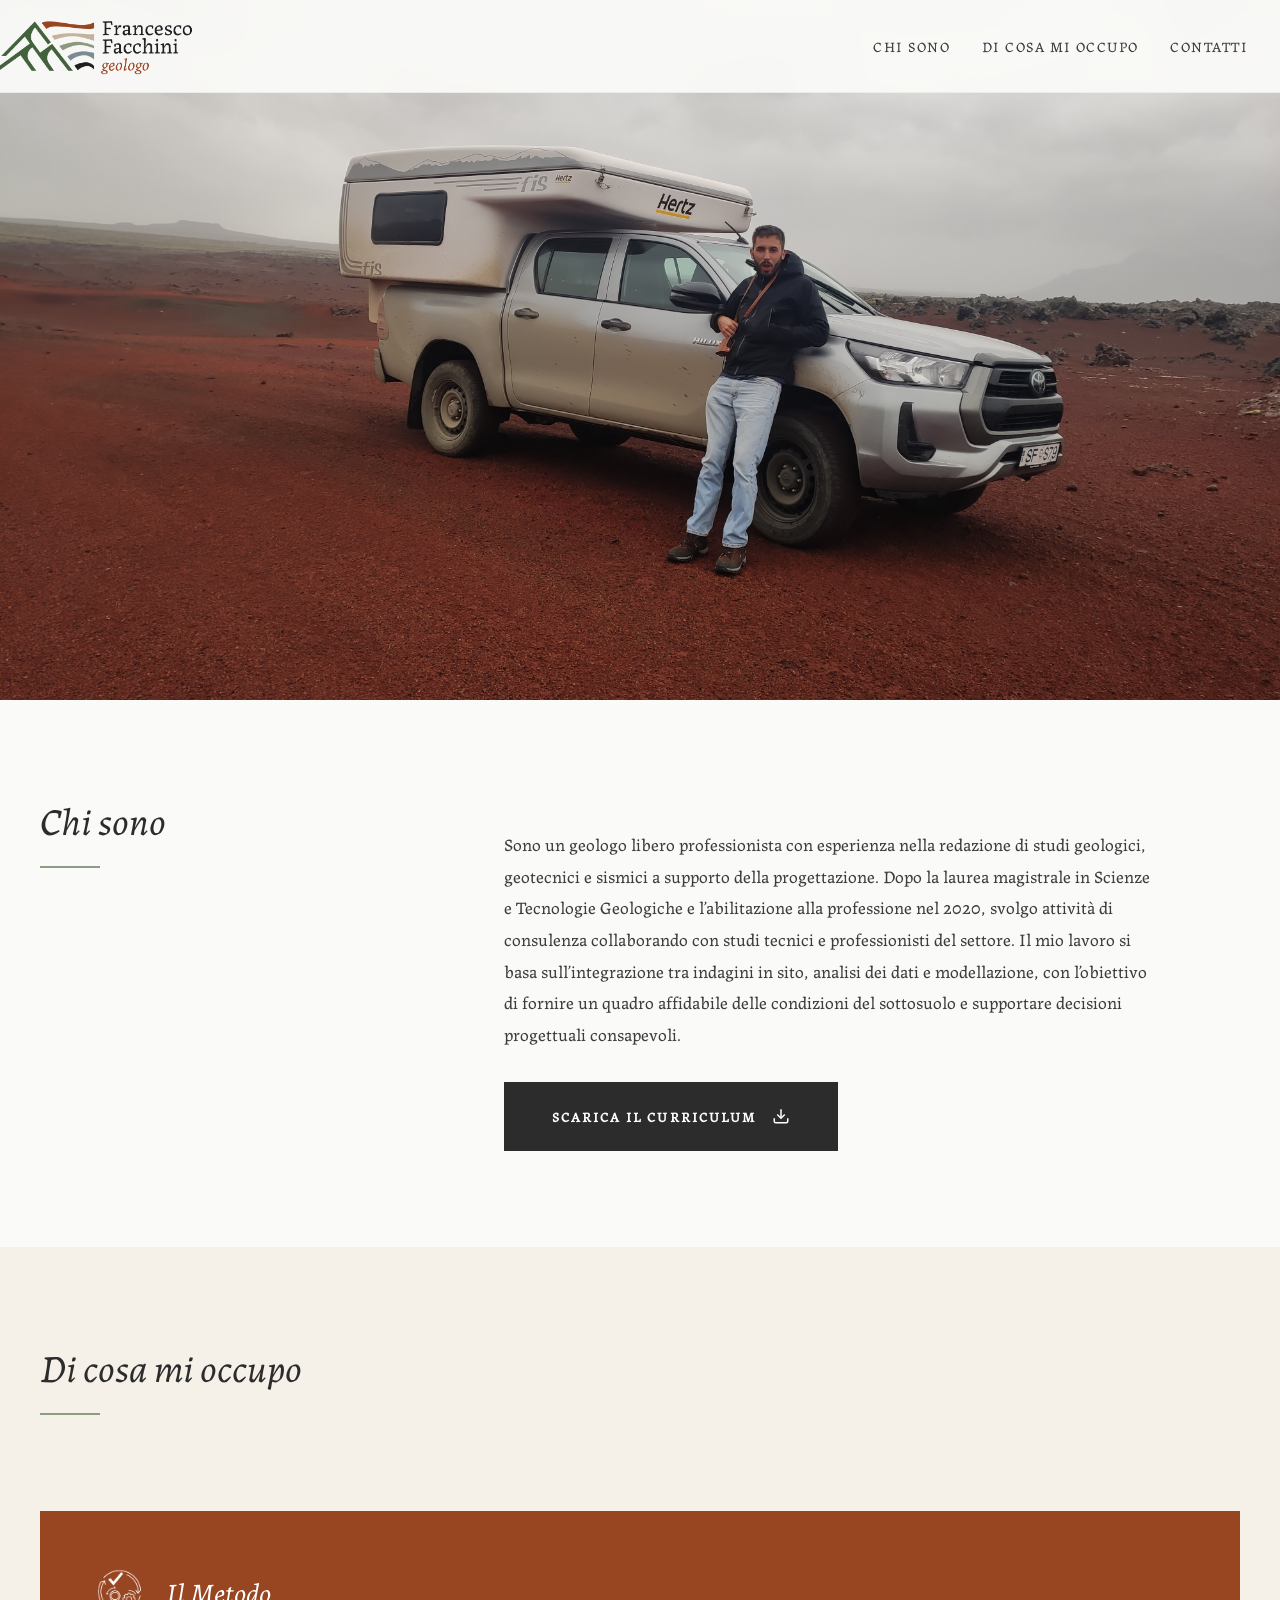
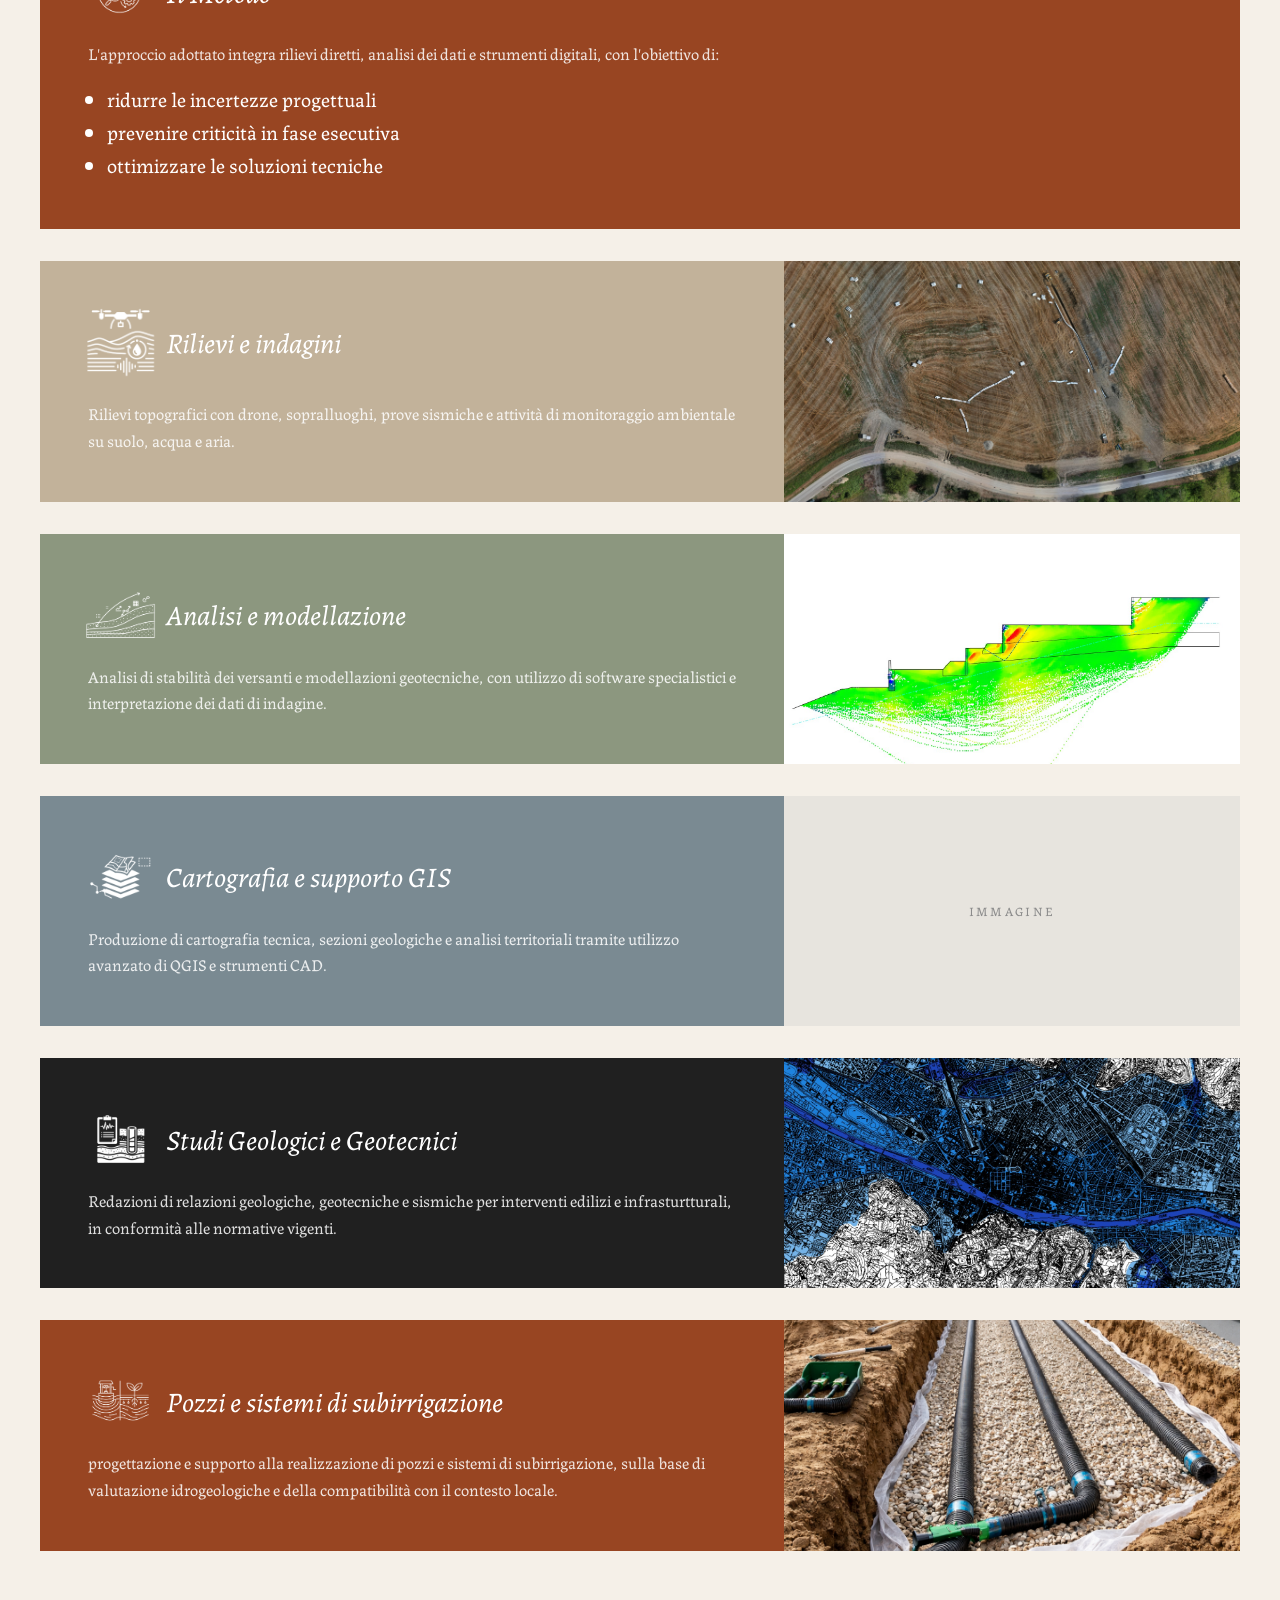
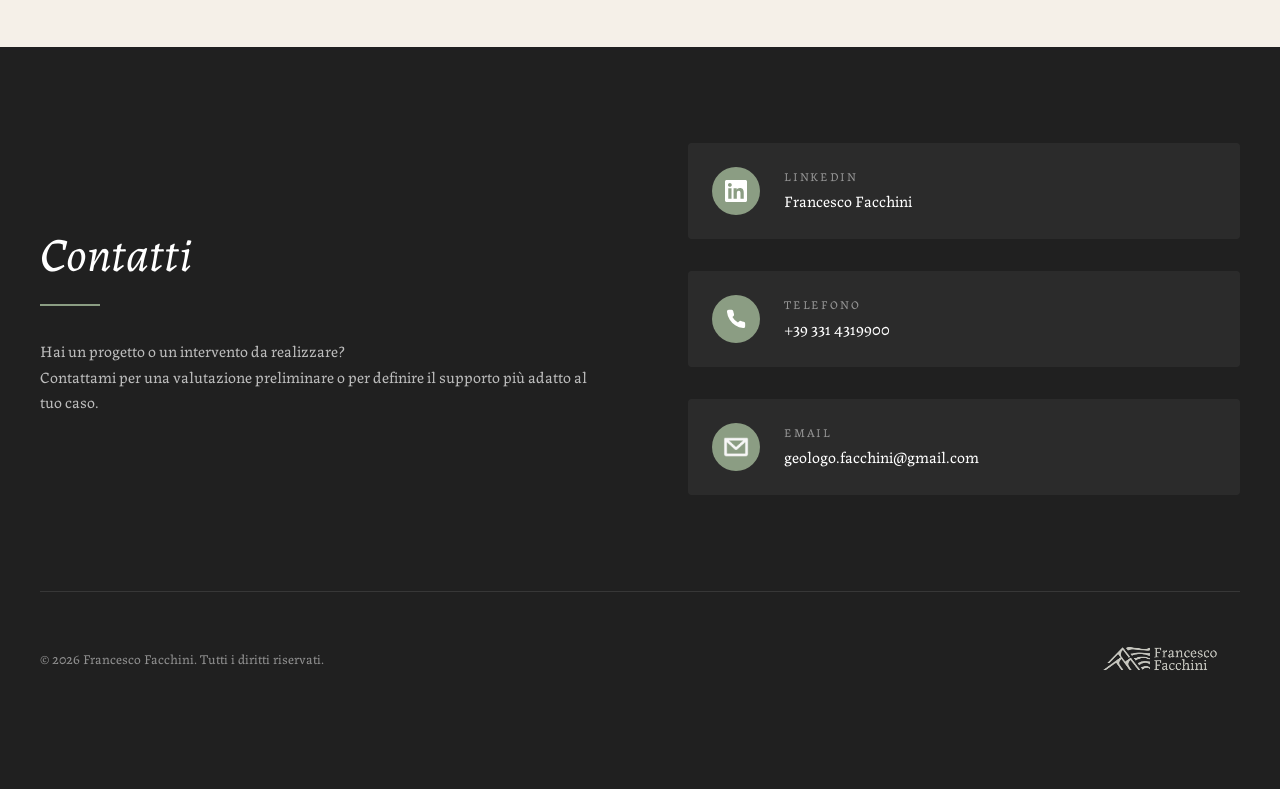
==== sito_Francesco_Facchini/index.html @ fe984e60 "Modifiche layout generale, singole immagini -Di cosa mi occupo- , aggiunta icone ec.." ====
<!DOCTYPE html>
<html lang="it">
<head>
    <meta charset="UTF-8">
    <meta name="viewport" content="width=device-width, initial-scale=1.0">
    <title>Geologo Francesco Facchini | Portfolio</title>
    <meta name="description" content="Portfolio professionale del Geologo Francesco Facchini - Consulenza geologica, analisi del territorio e studi ambientali.">
    
    <link rel="preconnect" href="https://fonts.googleapis.com">
    <link rel="preconnect" href="https://fonts.gstatic.com" crossorigin>
    <link href="https://fonts.googleapis.com/css2?family=Cormorant+Garamond:ital,wght@0,400;0,500;0,600;0,700;1,400&family=Inter:wght@300;400;500;600&display=swap" rel="stylesheet">
    
    <link rel="stylesheet" href="styles.css">
</head>
<body>
    <nav class="navbar" role="navigation" aria-label="Navigazione principale">
        <div class="navbar-container">
            <a href="#" class="navbar-logo" aria-label="Torna alla home">
                <div class="logo-icon">
                    <img src="assets/LOGO_Multicolor.png" alt="Logo Facchini" style="width: 100%; height: 100%; object-fit: contain;">
                </div>
            </a>
            
            <ul class="navbar-links" id="navLinks">
                <li><a href="#chi-sono">Chi sono</a></li>
                <li><a href="#lavori">Di cosa mi occupo</a></li>
                <li><a href="#contatti">Contatti</a></li>
            </ul>
            
            <button class="menu-toggle" id="menuToggle" aria-label="Apri menu" aria-expanded="false">
                <span></span>
                <span></span>
                <span></span>
            </button>
        </div>
    </nav>

    <header class="hero" id="hero">
        <div class="hero-image-slider-wrapper">
            <div class="hero-image-slider">
                <img src="assets/Copertina (1).jpg" alt="Vista 1" class="slider-image">
                <img src="assets/Copertina (3).jpg" alt="Vista 2" class="slider-image">
                <img src="assets/Copertina (4).jpg" alt="Vista 3" class="slider-image">
            </div>
        </div>
    </header>

    <section class="section chi-sono" id="chi-sono" aria-labelledby="chi-sono-title">
        <div class="section-container">
            <div class="chi-sono-grid">
                <header class="section-header">
                    <h2 class="section-title" id="chi-sono-title">Chi sono</h2>
                </header>
                <div class="chi-sono-content">
                    <p class="chi-sono-text">
                        Sono un geologo libero professionista con esperienza nella redazione di studi geologici, geotecnici e sismici a supporto della progettazione. Dopo la laurea magistrale in Scienze e Tecnologie Geologiche e l’abilitazione alla professione nel 2020, svolgo attività di consulenza collaborando con studi tecnici e professionisti del settore. Il mio lavoro si basa sull’integrazione tra indagini in sito, analisi dei dati e modellazione, con l’obiettivo di fornire un quadro affidabile delle condizioni del sottosuolo e supportare decisioni progettuali consapevoli.
                    </p>
                    <a href="assets/CV_Francesco_Facchini.pdf" class="btn btn-primary" download="CV_Francesco_Facchini">
                        Scarica il Curriculum
                        <svg viewBox="0 0 24 24" fill="none" stroke="currentColor" stroke-width="2" aria-hidden="true">
                            <path d="M21 15v4a2 2 0 0 1-2 2H5a2 2 0 0 1-2-2v-4"/>
                            <polyline points="7 10 12 15 17 10"/>
                            <line x1="12" y1="15" x2="12" y2="3"/>
                        </svg>
                    </a>
                </div>
            </div>
        </div>
    </section>

    <section class="section lavori" id="lavori" aria-labelledby="lavori-title">
        <div class="section-container">
            <header class="lavori-header">
                <h2 class="section-title" id="lavori-title">Di cosa mi occupo</h2>
            </header>
            
            <div class="projects-grid">
                <article class="project-card project-card--large project-card--rust">
                    <div class="project-card-inner">
                        <div class="project-card-content">
                            <h3 class="project-title"><img src="assets/Metodo_Bn-removebg-preview.png" alt="" class="project-icon">Il Metodo</h3>
                            <p class="project-description">
                                L'approccio adottato integra rilievi diretti, analisi dei dati e strumenti digitali, con l'obiettivo di:
                            </p>
                            <ul class="project-list">
                                <li>ridurre le incertezze progettuali</li>
                                <li>prevenire criticità in fase esecutiva</li>
                                <li>ottimizzare le soluzioni tecniche</li>
                            </ul>
                        </div>
                    </div>
                </article>

                <article class="project-card project-card--medium project-card--beige">
                    <div class="project-card-inner">
                        <div class="project-card-content">
                            <h3 class="project-title"><img src="assets/Rilievo-removebg-preview.png" alt="" class="project-icon">Rilievi e indagini</h3>
                            <p class="project-description">
                                Rilievi topografici con drone, sopralluoghi, prove sismiche e attività di monitoraggio
                                ambientale su suolo, acqua e aria.
                            </p>
                        </div>
                        <div class="project-card-media">
                            <img src="assets/immagine_rilievo.jpeg" alt="Rilievi e indagini">
                        </div>
                    </div>
                </article>

                <article class="project-card project-card--small project-card--sage">
                    <div class="project-card-inner">
                        <div class="project-card-content">
                            <h3 class="project-title"><img src="assets/Analisi_e_modellazione-removebg-preview.png" alt="" class="project-icon">Analisi e modellazione</h3>
                            <p class="project-description">
                                Analisi di stabilità dei versanti e modellazioni geotecniche, 
                                con utilizzo di software specialistici e interpretazione dei dati di indagine.
                            </p>
                        </div>
                        <div class="project-card-media">
                            <img src="assets/Modellazione.jpg" alt="Analisi e modellazione">
                            
                        </div>
                    </div>
                </article>

                <article class="project-card project-card--small project-card--blue">
                    <div class="project-card-inner">
                        <div class="project-card-content">
                            <h3 class="project-title"><img src="assets/Gis-removebg-preview.png" alt="" class="project-icon">Cartografia e supporto GIS</h3>
                            <p class="project-description">
                                Produzione di cartografia tecnica, sezioni geologiche
                                 e analisi territoriali tramite utilizzo avanzato di QGIS e strumenti CAD.
                            </p>
                        </div>
                        <div class="project-card-media project-card-media--placeholder" aria-hidden="true">
                            <span>Immagine</span>
                        </div>
                    </div>
                </article>

                <article class="project-card project-card--medium project-card--dark">
                    <div class="project-card-inner">
                        <div class="project-card-content">
                            <h3 class="project-title"><img src="assets/Studio_di_geologia_e_geotecnica-removebg-preview.png" alt="" class="project-icon">Studi Geologici e Geotecnici</h3>
                            <p class="project-description">
                                Redazioni di relazioni geologiche, geotecniche e sismiche per interventi edilizi 
                                e infrasturtturali, in conformità alle normative vigenti.
                            </p>
                        </div>
                        <div class="project-card-media">
                            <img src="assets/foto pianta dall'alto.jpeg" alt="Studi geologici e geotecnici">
                        </div>
                    </div>
                </article>

                <article class="project-card project-card--medium project-card--rust">
                    <div class="project-card-inner">
                        <div class="project-card-content">
                            <h3 class="project-title"><img src="assets/Pozzi_e_subirrigazione_BN-removebg-preview.png" alt="" class="project-icon">Pozzi e sistemi di subirrigazione</h3>
                            <p class="project-description">
                                progettazione e supporto alla realizzazione di pozzi e sistemi di subirrigazione, sulla base di valutazione idrogeologiche e della compatibilità con il contesto locale.
                            </p>
                        </div>
                        <div class="project-card-media">
                            <img src="assets/Installazione impianto di irrigazione sotterranea.png" alt="Pozzi e sistemi di subirrigazione">
                        </div>
                    </div>
                </article>
            </div>
        </div>
    </section>

    <footer class="contatti" id="contatti" aria-labelledby="contatti-title">
        <div class="contatti-container">
            <div class="contatti-header">
                <h2 class="section-title" id="contatti-title">Contatti</h2>
                <p class="contatti-text">
                    Hai un progetto o un intervento da realizzare? <br>
                    Contattami per una valutazione preliminare o per definire il supporto più adatto al tuo caso.
                </p>
            </div>
            
            <div class="contatti-links">
                <a href="https://www.linkedin.com/in/francesco-facchini-06740915b/" class="contact-item" target="_blank" rel="noopener noreferrer" aria-label="Profilo LinkedIn">
                    <div class="contact-icon">
                        <svg viewBox="0 0 24 24" aria-hidden="true">
                            <path d="M20.447 20.452h-3.554v-5.569c0-1.328-.027-3.037-1.852-3.037-1.853 0-2.136 1.445-2.136 2.939v5.667H9.351V9h3.414v1.561h.046c.477-.9 1.637-1.85 3.37-1.85 3.601 0 4.267 2.37 4.267 5.455v6.286zM5.337 7.433c-1.144 0-2.063-.926-2.063-2.065 0-1.138.92-2.063 2.063-2.063 1.14 0 2.064.925 2.064 2.063 0 1.139-.925 2.065-2.064 2.065zm1.782 13.019H3.555V9h3.564v11.452zM22.225 0H1.771C.792 0 0 .774 0 1.729v20.542C0 23.227.792 24 1.771 24h20.451C23.2 24 24 23.227 24 22.271V1.729C24 .774 23.2 0 22.222 0h.003z"/>
                        </svg>
                    </div>
                    <div class="contact-info">
                        <span class="contact-label">LinkedIn</span>
                        <span class="contact-value">Francesco Facchini</span>
                    </div>
                </a>

                <a href="tel:+3314319900" class="contact-item" aria-label="Chiama">
                    <div class="contact-icon">
                        <svg viewBox="0 0 24 24" aria-hidden="true">
                            <path d="M22 16.92v3a2 2 0 0 1-2.18 2 19.79 19.79 0 0 1-8.63-3.07 19.5 19.5 0 0 1-6-6 19.79 19.79 0 0 1-3.07-8.67A2 2 0 0 1 4.11 2h3a2 2 0 0 1 2 1.72 12.84 12.84 0 0 0 .7 2.81 2 2 0 0 1-.45 2.11L8.09 9.91a16 16 0 0 0 6 6l1.27-1.27a2 2 0 0 1 2.11-.45 12.84 12.84 0 0 0 2.81.7A2 2 0 0 1 22 16.92z"/>
                        </svg>
                    </div>
                    <div class="contact-info">
                        <span class="contact-label">Telefono</span>
                        <span class="contact-value">+39 331 4319900</span>
                    </div>
                </a>

                <a href="mailto:geologo.facchini@gmail.com" class="contact-item" aria-label="Invia email">
                    <div class="contact-icon">
                        <img src="assets/mail_bold.png" alt="Icona Mail" style="height: 28px; width: 28px;">
                    </div>
                    <div class="contact-info">
                        <span class="contact-label">Email</span>
                        <span class="contact-value">geologo.facchini@gmail.com</span>
                    </div>
                </a>
            </div>
        </div>

        <div class="footer-bottom">
            <p class="footer-copyright">
                © 2026 Francesco Facchini. Tutti i diritti riservati.
            </p>
            <div class="footer-logo">
                <img src="assets/Logo_02_Bianco.png" alt="Logo Bianco foot page" style="height: auto; width: 160px; opacity: 0.8;">
            </div>
        </div>
    </footer>

    <script>
        const menuToggle = document.getElementById('menuToggle');
        const navLinks = document.getElementById('navLinks');

        menuToggle.addEventListener('click', function() {
            const isActive = this.classList.toggle('active');
            navLinks.classList.toggle('active');
            this.setAttribute('aria-expanded', isActive);
        });

        document.querySelectorAll('.navbar-links a').forEach(link => {
            link.addEventListener('click', () => {
                menuToggle.classList.remove('active');
                navLinks.classList.remove('active');
                menuToggle.setAttribute('aria-expanded', 'false');
            });
        });

     // Navbar shadow on scroll
        window.addEventListener('scroll', function() {
            const navbar = document.querySelector('.navbar');
            if (window.scrollY > 50) {
                navbar.style.boxShadow = '0 2px 20px rgba(0, 0, 0, 0.1)';
            } else {
                navbar.style.boxShadow = 'none';
            }
        });
    </script>
</body>
</html>
---- sito_Francesco_Facchini/styles.css ----
*,
*::before,
*::after {
    margin: 0;
    padding: 0;
    box-sizing: border-box;
}

html {
    scroll-behavior: smooth;
}

/*Font Labrada Regular*/
@font-face {
    font-family:'Labrada';
    src: url('assets/fonts/Labrada-Regular.ttf') format('truetype');
    font-weight: normal;
    font-style: normal;
}

/*Font Labrada Corsivo*/
@font-face {
    font-family: 'Labrada';
    src: url('assets/fonts/Labrada-Italic.ttf') format('truetype');
    font-weight: normal;
    font-style: italic; 
}

/* ============================================
   CSS CUSTOM PROPERTIES (Color Palette)
   ============================================ */
:root {
    --sage-green: #8B9D83;
    --sage-light: #A8B5A0;
    --sage-dark: #6B7D63;
    
    --sand-beige: #D4C5B5;
    --sand-light: #E8DDD0;
    --sand-cream: #F5F0E8;
    
    --slate-dark: #2C2C2C;
    --slate-medium: #3D3D3D;
    --slate-light: #5A5A5A;
    
    --white: #FFFFFF;
    --off-white: #FAFAF8;
    --black: #1A1A1A;
    
    --font-serif: 'Labrada', Georgia, serif;
    --font-sans: 'Labrada', sans-serif;
    
    --space-xs: 0.5rem;
    --space-sm: 1rem;
    --space-md: 1.5rem;
    --space-lg: 2rem;
    --space-xl: 3rem;
    --space-2xl: 4rem;
    --space-3xl: 6rem;
    
    --transition-fast: 0.2s ease;
    --transition-base: 0.3s ease;
    --transition-slow: 0.5s ease;
}

/* ============================================
   TYPOGRAPHY BASE
   ============================================ */
body {
    font-family: var(--font-sans);
    font-size: 16px;
    line-height: 1.6;
    color: var(--slate-dark);
    background-color: var(--off-white);
    -webkit-font-smoothing: antialiased;
    -moz-osx-font-smoothing: grayscale;
}

h1, h2, h3, h4, h5, h6 {
    font-family: var(--font-serif);
    font-weight: 500;
    line-height: 1.2;
    color: var(--black);
}

h1 { font-size: clamp(2.5rem, 6vw, 5rem); }
h2 { font-size: clamp(2rem, 4vw, 3.5rem); }
h3 { font-size: clamp(1.5rem, 3vw, 2rem); }
h4 { font-size: clamp(1.25rem, 2vw, 1.5rem); }

p {
    font-size: clamp(0.95rem, 1.5vw, 1.1rem);
    color: var(--slate-light);
    max-width: 65ch;
}

a {
    color: inherit;
    text-decoration: none;
    transition: color var(--transition-fast);
}

img {
    max-width: 100%;
    height: auto;
    display: block;
}

/* ============================================
   NAVBAR
   ============================================ */
/* ============================================
   NAVBAR - Sticky Navigation
   ============================================ */
.navbar {
    position: fixed;
    top: 0;
    left: 0;
    right: 0;
    z-index: 1000;
    background-color: rgba(250, 250, 248, 0.95);
    backdrop-filter: blur(10px);
    -webkit-backdrop-filter: blur(10px);
    border-bottom: 1px solid rgba(0, 0, 0, 0.05);
    padding: var(--space-sm) var(--space-lg);
    transition: all var(--transition-base);
}

.navbar-container {
    max-width: 1400px;
    margin: 0 auto;
    display: flex;
    justify-content: space-between;
    align-items: center;
    
}

/* Logo Section */
.navbar-logo {
    display: flex;
    align-items: center;
    gap: var(--space-sm);
}

.logo-icon {
    width: 60 px;
    height: 60px;
    display: flex;
    align-items: center;
    justify-content: center;
    transform: scale(2.5); /*per aumentare la dimensione del logo senza compromettere la navbar*/
}

.logo-icon svg {
    width: 100%;
    height: 100%;
    fill: var(--sage-dark);
    transition: fill var(--transition-fast);
}

.navbar-logo:hover .logo-icon svg {
    fill: var(--sage-green);
}

.logo-text {
    font-family: var(--font-serif);
    font-size: 1.1rem;
    font-weight: 600;
    color: var(--black);
    letter-spacing: 0.02em;
    margin-left: 50px;

}
.navbar-links {
    display: flex;
    align-items: center;
    gap: var(--space-lg);
    list-style: none;
}

.navbar-links a {
    font-size: 0.9rem;
    font-weight: 500;
    color: var(--slate-medium);
    text-transform: uppercase;
    letter-spacing: 0.1em;
    position: relative;
    padding: var(--space-xs) 0;
}

.navbar-links a::after {
    content: '';
    position: absolute;
    bottom: 0;
    left: 0;
    width: 0;
    height: 1px;
    background-color: var(--sage-green);
    transition: width var(--transition-base);
}

.navbar-links a:hover {
    color: var(--sage-dark);
}

.navbar-links a:hover::after {
    width: 100%;
}

.menu-toggle {
    display: none;
    flex-direction: column;
    gap: 5px;
    cursor: pointer;
    padding: var(--space-xs);
    background: none;
    border: none;
}

.menu-toggle span {
    width: 24px;
    height: 2px;
    background-color: var(--slate-dark);
    transition: all var(--transition-fast);
}

/* ============================================
   HERO SECTION - 3 IMMAGINI
   ============================================ */
.hero {
    height: 80vh;
    max-height: 700px;
    padding-top: 0;
    display: flex;
    flex-direction: column;
    background-color: #8c977f;
    overflow: hidden;
    position: relative;
}

.hero-image-slider-wrapper {
    flex: 1;
    width: 100%;
    height: 100%;
    overflow: hidden;
    min-height: 0;
}

.hero-image-slider {
    display: flex;
    width: 300%;
    height: 100%;
    animation: autoSlide 9s infinite;
}

.hero-image-slider::-webkit-scrollbar {
    display: none;
}

.slider-image {
    width: 33.333%;
    height: 100%;
    object-fit: cover; 
    object-position: center center;
    flex-shrink: 0;
    display: block;
}

/* Regolazioni inquadrature (opzionali per le prime 3) */
.hero-image-slider .slider-image:nth-child(1) { object-position: center 47%; }
.hero-image-slider .slider-image:nth-child(2) { object-position: center 30%; }
.hero-image-slider .slider-image:nth-child(3) { object-position: center 30%; }

@keyframes autoSlide {
    0%   { transform: translateX(0); }
    30%  { transform: translateX(0); }
    33%  { transform: translateX(-33.333%); }
    63%  { transform: translateX(-33.333%); }
    66%  { transform: translateX(-66.666%); }
    96%  { transform: translateX(-66.666%); }
    100% { transform: translateX(0); }
}

@media (max-width: 992px) {
    .hero {
        height: auto;
        min-height: 60vh;
    }
    .hero-content {
        padding: var(--space-3xl) var(--space-lg);
        order: 2;
    }
    .hero-image-slider-wrapper {
        height: 50vh;
        flex: none;
        width: 100%;
        order: 1;
    }
}

/* ============================================
   SECTIONS
   ============================================ */
.section {
    padding: var(--space-3xl) var(--space-lg);
}

.section-container {
    max-width: 1200px;
    margin: 0 auto;
}

.chi-sono {
    background-color: var(--off-white);
}

.chi-sono-grid {
    display: grid;
    grid-template-columns: 1fr 2fr;
    gap: var(--space-3xl);
    align-items: start;
}

.section-header {
    position: relative;
}

.section-number {
    font-family: var(--font-serif);
    font-size: 5rem;
    font-weight: 300;
    color: var(--sand-beige);
    line-height: 1;
    margin-bottom: var(--space-sm);
}

.section-title {
    font-size: clamp(1.8rem, 3vw, 2.5rem);
    color: var(--slate-dark);
    font-style: italic;
}

.section-title::after {
    content: '';
    display: block;
    width: 60px;
    height: 2px;
    background-color: var(--sage-green);
    margin-top: var(--space-md);
}

.chi-sono-content {
    padding-top: var(--space-lg);
}

.chi-sono-text {
    font-size: 1.1rem;
    line-height: 1.8;
    color: var(--slate-medium);
    margin-bottom: var(--space-lg);
}

.chi-sono-text strong {
    font-weight: 600;
    color: var(--slate-dark);
}

/* ============================================
   BUTTONS
   ============================================ */
.btn {
    display: inline-flex;
    align-items: center;
    gap: var(--space-sm);
    padding: var(--space-md) var(--space-xl);
    font-family: var(--font-sans);
    font-size: 0.85rem;
    font-weight: 600;
    text-transform: uppercase;
    letter-spacing: 0.15em;
    border: none;
    cursor: pointer;
    transition: all var(--transition-base);
}

.btn-primary {
    background-color: var(--slate-dark);
    color: var(--white);
}

.btn-primary:hover {
    background-color: var(--sage-dark);
    transform: translateY(-2px);
}

.btn svg {
    width: 18px;
    height: 18px;
    transition: transform var(--transition-fast);
}

.btn:hover svg {
    transform: translateX(4px);
}

/* ============================================
   I MIEI LAVORI (Projects Grid)
   ============================================ */
.lavori {
    background-color: var(--sand-cream);
}

.lavori-header {
    text-align: left;
    margin-bottom: var(--space-3xl);
}

.lavori-header .section-title::after {
    margin: var(--space-md) 0 0;
}

.projects-grid {
    display: flex;
    flex-direction: column;
    gap: var(--space-lg);
}

.project-card {
    position: relative;
    overflow: hidden;
    transition: transform 0.3s ease, box-shadow 0.3s ease;
}

.project-card:hover {
    transform: translateY(-5px);
    box-shadow: 0 16px 40px rgba(0, 0, 0, 0.15);
}

.project-card-inner {
    height: 100%;
    min-height: 220px;
    display: flex;
    flex-direction: row;
    align-items: stretch;
    color: #ffffff;
}

.project-card-content {
    flex: 1 1 auto;
    padding: var(--space-xl);
    display: flex;
    flex-direction: column;
    justify-content: space-between;
}

.project-card-media {
    flex: 0 0 38%;
    min-width: 240px;
    position: relative;
}

.project-card-media img {
    width: 100%;
    height: 100%;
    object-fit: cover;
    position: absolute;
    top: 0;
    left: 0;
}

.project-card-media--placeholder {
    background-color: #e7e4de;
    display: flex;
    align-items: center;
    justify-content: center;
}

.project-card-media--placeholder span {
    font-family: var(--font-sans);
    font-size: 0.8rem;
    text-transform: uppercase;
    letter-spacing: 0.18em;
    color: #8c8c8c !important;
}

/* ============================================
   Card Color Variants 
   ============================================ */

/* 1 & 6. Variante RUST (#984522) */
.project-card--rust {
    background-color: #984522;
}
.project-card--rust * {
    color: #ffffff !important;
}

/* 2. Variante BEIGE (#c2b29a) - Testi scuri */
.project-card--beige {
    background-color: #c2b29a;
}
.project-card--beige * {
    color: #ffffff !important; 
}
.project-card--beige .project-title {
    background-image: linear-gradient(#ffffff, #ffffff);
    padding-bottom: 10px; 
}


/* 3. Variante SAGE (#8c977f) */
.project-card--sage {
    background-color: #8c977f;
}
.project-card--sage * {
    color: #ffffff !important;
}

/* 4. Variante BLUE (#7a8a92) */
.project-card--blue {
    background-color: #7a8a92;
}
.project-card--blue * {
    color: #ffffff !important;
}

/* 5. Variante DARK (#202020) */
.project-card--dark {
    background-color: #202020;
}
.project-card--dark * {
    color: #ffffff !important;
}

/* Testi Card */
.project-title {
    font-family: var(--font-serif);
    font-size: clamp(1.4rem, 2.2vw, 1.9rem);
    font-weight: 400;
    font-style: italic;
    line-height: 1.2;
    margin-bottom: var(--space-sm);
    color: #ffffff;
    display: flex;
    align-items: center;
    gap: 0.8rem;
    background-image: linear-gradient(#ffffff, #ffffff);
    background-repeat: no-repeat;
    background-size: 0% 1.5px;
    background-position: left bottom;
    transition: background-size 0.4s ease, transform 0.3s ease;
}

.project-icon {
    width: 65px;
    height: 65px;
    object-fit: contain;
    display: block;
    filter: brightness(0) invert(1); /* Effetto bianco base */
    transform: scale(1.8);
    transform-origin: center;
    flex-shrink: 0;
}

.project-card:hover .project-title {
    background-size: 100% 1.5px;
    transform: translateY(-2px);
}

.project-description {
    font-size: clamp(0.9rem, 1.3vw, 1.1rem);
    line-height: 1.6;
    opacity: 0.85;
    max-width: none;
    color: #ffffff;
    transition: opacity 0.25s ease;
}

.project-card:hover .project-description {
    opacity: 1;
}

.project-list {
    margin-top: var(--space-sm);
    padding-left: 1.2rem;
    font-size: clamp(1rem, 1.6vw, 1.4rem);
    max-height: none;
    color: #ffffff;
}

/* ============================================
   CONTATTI E FOOTER
   ============================================ */
.contatti {
    background-color: #202020;
    color: var(--white);
    padding: var(--space-3xl) var(--space-lg);
}

.contatti-container {
    max-width: 1200px;
    margin: 0 auto;
    display: grid;
    grid-template-columns: 1fr 1fr;
    gap: var(--space-3xl);
    align-items: center;
}

.contatti-header .section-title {
    color: var(--white);
    font-size: clamp(2rem, 4vw, 3rem);
}

.contatti-header .section-title::after {
    background-color: var(--sage-green);
}

.contatti-text {
    color: rgba(255, 255, 255, 0.7);
    margin-top: var(--space-lg);
    font-size: 1rem;
}

.contatti-links {
    display: flex;
    flex-direction: column;
    gap: var(--space-lg);
}

.contact-item {
    display: flex;
    align-items: center;
    gap: var(--space-md);
    padding: var(--space-md);
    background-color: rgba(255, 255, 255, 0.05);
    border-radius: 4px;
    transition: all var(--transition-base);
}

.contact-item:hover {
    background-color: rgba(255, 255, 255, 0.1);
    transform: translateX(8px);
}

.contact-icon {
    width: 48px;
    height: 48px;
    display: flex;
    align-items: center;
    justify-content: center;
    background-color: var(--sage-green);
    border-radius: 50%;
    flex-shrink: 0;
}

.contact-icon svg {
    width: 22px;
    height: 22px;
    fill: var(--white);
}

.contact-info {
    display: flex;
    flex-direction: column;
    gap: 2px;
}

.contact-label {
    font-size: 0.75rem;
    text-transform: uppercase;
    letter-spacing: 0.15em;
    color: rgba(255, 255, 255, 0.5);
}

.contact-value {
    font-size: 1rem;
    color: var(--white);
    font-weight: 500;
}

.footer-bottom {
    max-width: 1200px;
    margin: var(--space-3xl) auto 0;
    padding-top: var(--space-lg);
    border-top: 1px solid rgba(255, 255, 255, 0.1);
    display: flex;
    justify-content: space-between;
    align-items: center;
}

.footer-copyright {
    font-size: 0.85rem;
    color: rgba(255, 255, 255, 0.5);
}

.footer-logo {
    display: flex;
    align-items: center;
    gap: var(--space-sm);
}

/* ============================================
   RESPONSIVE STYLES
   ============================================ */
@media (max-width: 1100px) {
    .project-card-media {
        flex-basis: 40%;
        min-width: 220px;
    }
}

@media (max-width: 1024px) {
    .chi-sono-grid, .contatti-container {
        grid-template-columns: 1fr;
        gap: var(--space-xl);
    }
}

@media (max-width: 768px) {
    :root {
        --space-3xl: 4rem;
    }
    .navbar-links {
        position: fixed;
        top: 0;
        right: -100%;
        width: 100%;
        height: 100vh;
        flex-direction: column;
        justify-content: center;
        background-color: var(--off-white);
        transition: right var(--transition-base);
        gap: var(--space-xl);
    }
    .navbar-links.active { right: 0; }
    .navbar-links a { font-size: 1.2rem; }
    .menu-toggle { display: flex; z-index: 1001; }
    .menu-toggle.active span:nth-child(1) { transform: rotate(45deg) translate(5px, 5px); }
    .menu-toggle.active span:nth-child(2) { opacity: 0; }
    .menu-toggle.active span:nth-child(3) { transform: rotate(-45deg) translate(5px, -5px); }
    
    .hero { grid-template-columns: 1fr; min-height: auto; }
    .hero-content { padding: var(--space-xl); min-height: 60vh; }
    
    .project-card-inner { flex-direction: column; min-height: 0; }
    .project-card-content { padding: var(--space-lg); }
    .project-card-media { flex-basis: auto; min-width: 0; width: 100%; height: 180px; }
    .footer-bottom { flex-direction: column; gap: var(--space-md); text-align: center; }
}

@media (max-width: 480px) {
    :root {
        --space-lg: 1.5rem;
        --space-xl: 2rem;
        --space-3xl: 3rem;
    }
    .navbar { padding: var(--space-sm); }
    .logo-text { font-size: 0.9rem; }
    .section { padding: var(--space-xl) var(--space-sm); }
    .btn { padding: var(--space-sm) var(--space-lg); font-size: 0.8rem; }
    .contact-item { padding: var(--space-sm); }
    .contact-icon { width: 40px; height: 40px; }
    .project-card-content { padding: var(--space-md); }
}

/* Utilities */
.sr-only {
    position: absolute;
    width: 1px;
    height: 1px;
    padding: 0;
    margin: -1px;
    overflow: hidden;
    clip: rect(0, 0, 0, 0);
    white-space: nowrap;
    border: 0;
}
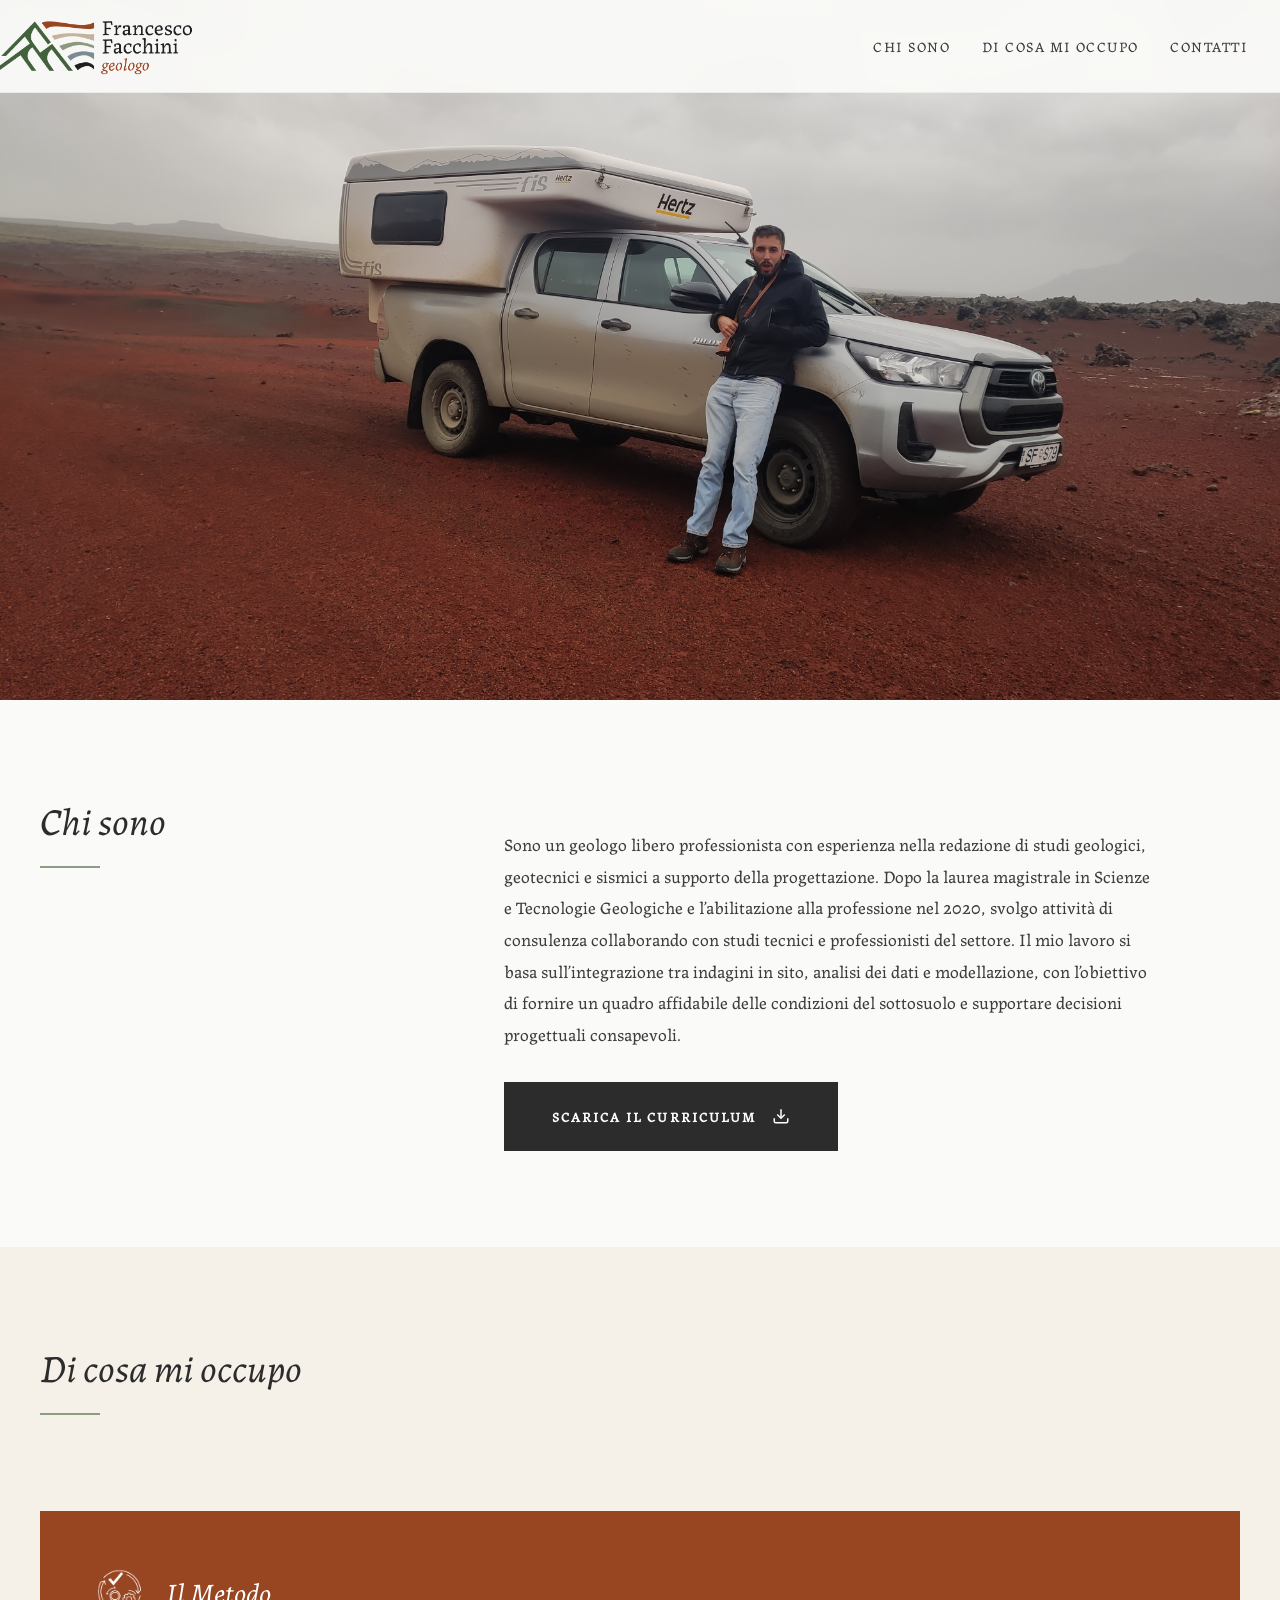
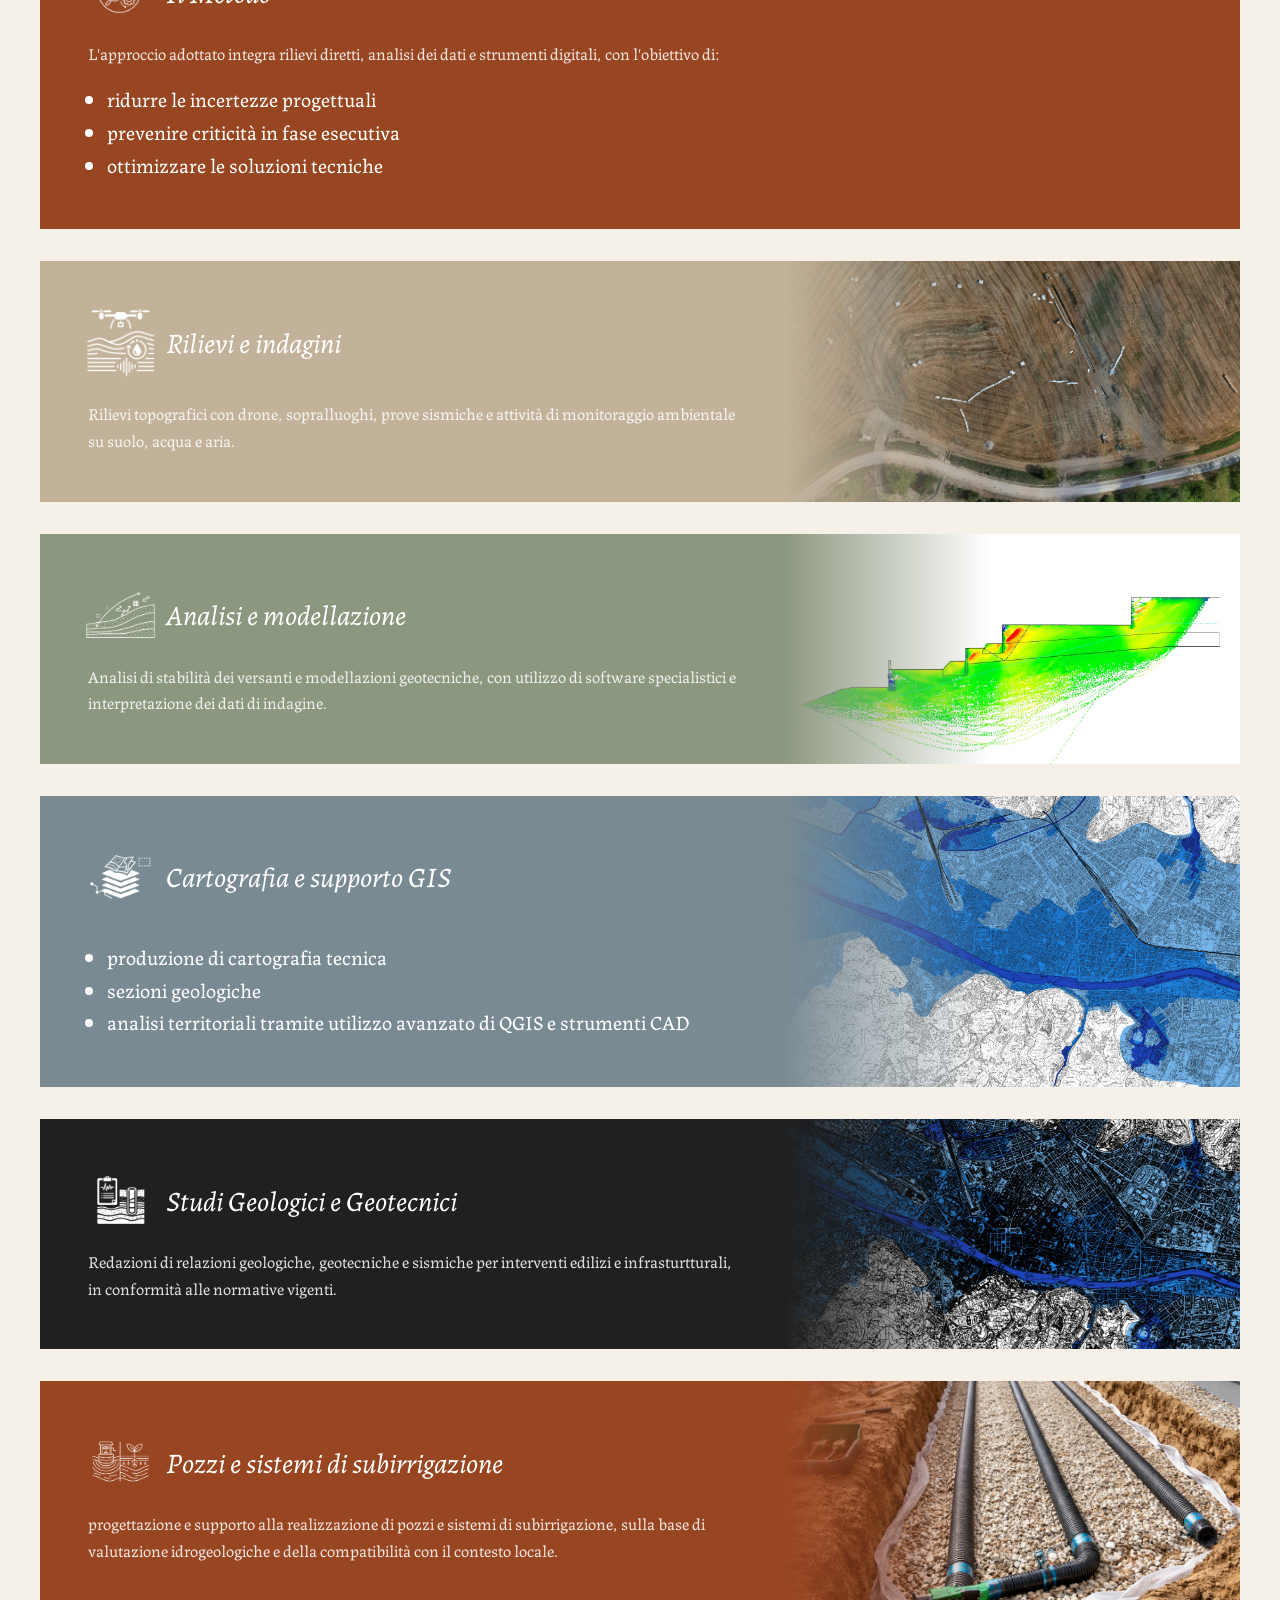
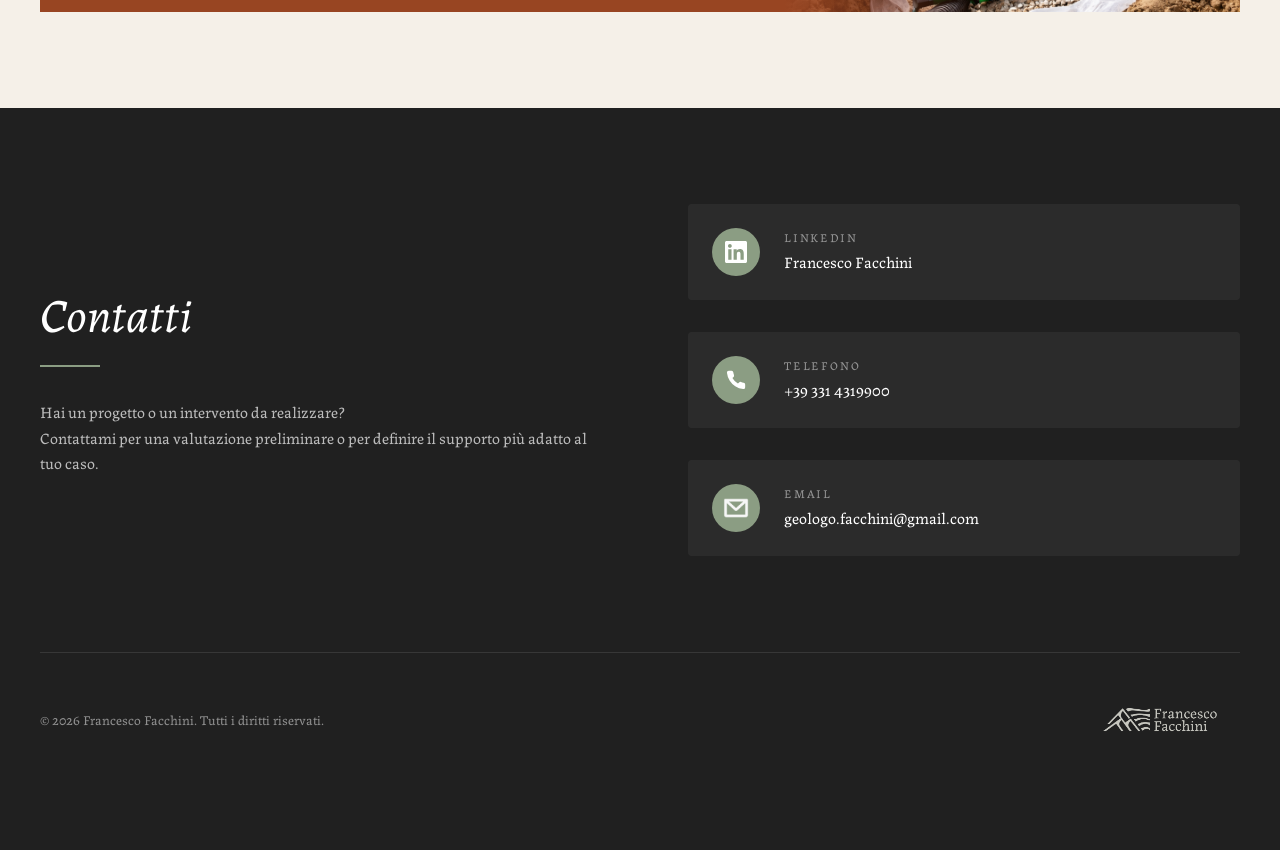
==== commit 3de185c2: "Di cosa mi occupo cambiato colore sottosezioni" ====
--- a/sito_Francesco_Facchini/index.html
+++ b/sito_Francesco_Facchini/index.html
@@ -127,12 +127,15 @@
                         <div class="project-card-content">
                             <h3 class="project-title"><img src="assets/Gis-removebg-preview.png" alt="" class="project-icon">Cartografia e supporto GIS</h3>
                             <p class="project-description">
-                                Produzione di cartografia tecnica, sezioni geologiche
-                                 e analisi territoriali tramite utilizzo avanzato di QGIS e strumenti CAD.
-                            </p>
-                        </div>
-                        <div class="project-card-media project-card-media--placeholder" aria-hidden="true">
-                            <span>Immagine</span>
+                                <ul class = "project-list">
+                                    <li>produzione di cartografia tecnica</li>
+                                    <li>sezioni geologiche</li>
+                                    <li>analisi territoriali tramite utilizzo avanzato di QGIS e strumenti CAD</li>
+                                </ul>
+                            </p>
+                        </div>
+                        <div class="project-card-media">
+                            <img src="assets/Cartografia.jpeg" alt="Cartografia e supporto GIS">
                         </div>
                     </div>
                 </article>
--- a/sito_Francesco_Facchini/styles.css
+++ b/sito_Francesco_Facchini/styles.css
@@ -403,7 +403,7 @@
 }
 
 /* ============================================
-   I MIEI LAVORI (Projects Grid)
+DI COSA MI OCCUPO
    ============================================ */
 .lavori {
     background-color: var(--sand-cream);
@@ -585,6 +585,62 @@
     font-size: clamp(1rem, 1.6vw, 1.4rem);
     max-height: none;
     color: #ffffff;
+}
+.project-card-media::before {
+    content: '';
+    position: absolute;
+    top: 0;
+    left: 0;
+    width: 45%;
+    height: 100%;
+    z-index: 1;
+    pointer-events: none;
+}
+
+.project-card--rust .project-card-media::before {
+    background: linear-gradient(to right, #984522, transparent);
+}
+
+.project-card--beige .project-card-media::before {
+    background: linear-gradient(to right, #c2b29a, transparent);
+}
+
+.project-card--sage .project-card-media::before {
+    background: linear-gradient(to right, #8c977f, transparent);
+}
+
+.project-card--blue .project-card-media::before {
+    background: linear-gradient(to right, #7a8a92, transparent);
+}
+
+.project-card--dark .project-card-media::before {
+    background: linear-gradient(to right, #202020, transparent);
+}
+
+/* Su mobile (colonne) il fade va dall'alto verso il basso */
+@media (max-width: 768px) {
+    .project-card-media::before {
+        width: 100%;
+        height: 40%;
+        top: 0;
+        left: 0;
+    }
+
+    .project-card--rust .project-card-media::before {
+        background: linear-gradient(to bottom, #984522, transparent);
+    }
+    .project-card--beige .project-card-media::before {
+        background: linear-gradient(to bottom, #c2b29a, transparent);
+    }
+    .project-card--sage .project-card-media::before {
+        background: linear-gradient(to bottom, #8c977f, transparent);
+    }
+    .project-card--blue .project-card-media::before {
+        background: linear-gradient(to bottom, #7a8a92, transparent);
+    }
+    .project-card--dark .project-card-media::before {
+        background: linear-gradient(to bottom, #202020, transparent);
+    }
 }
 
 /* ============================================
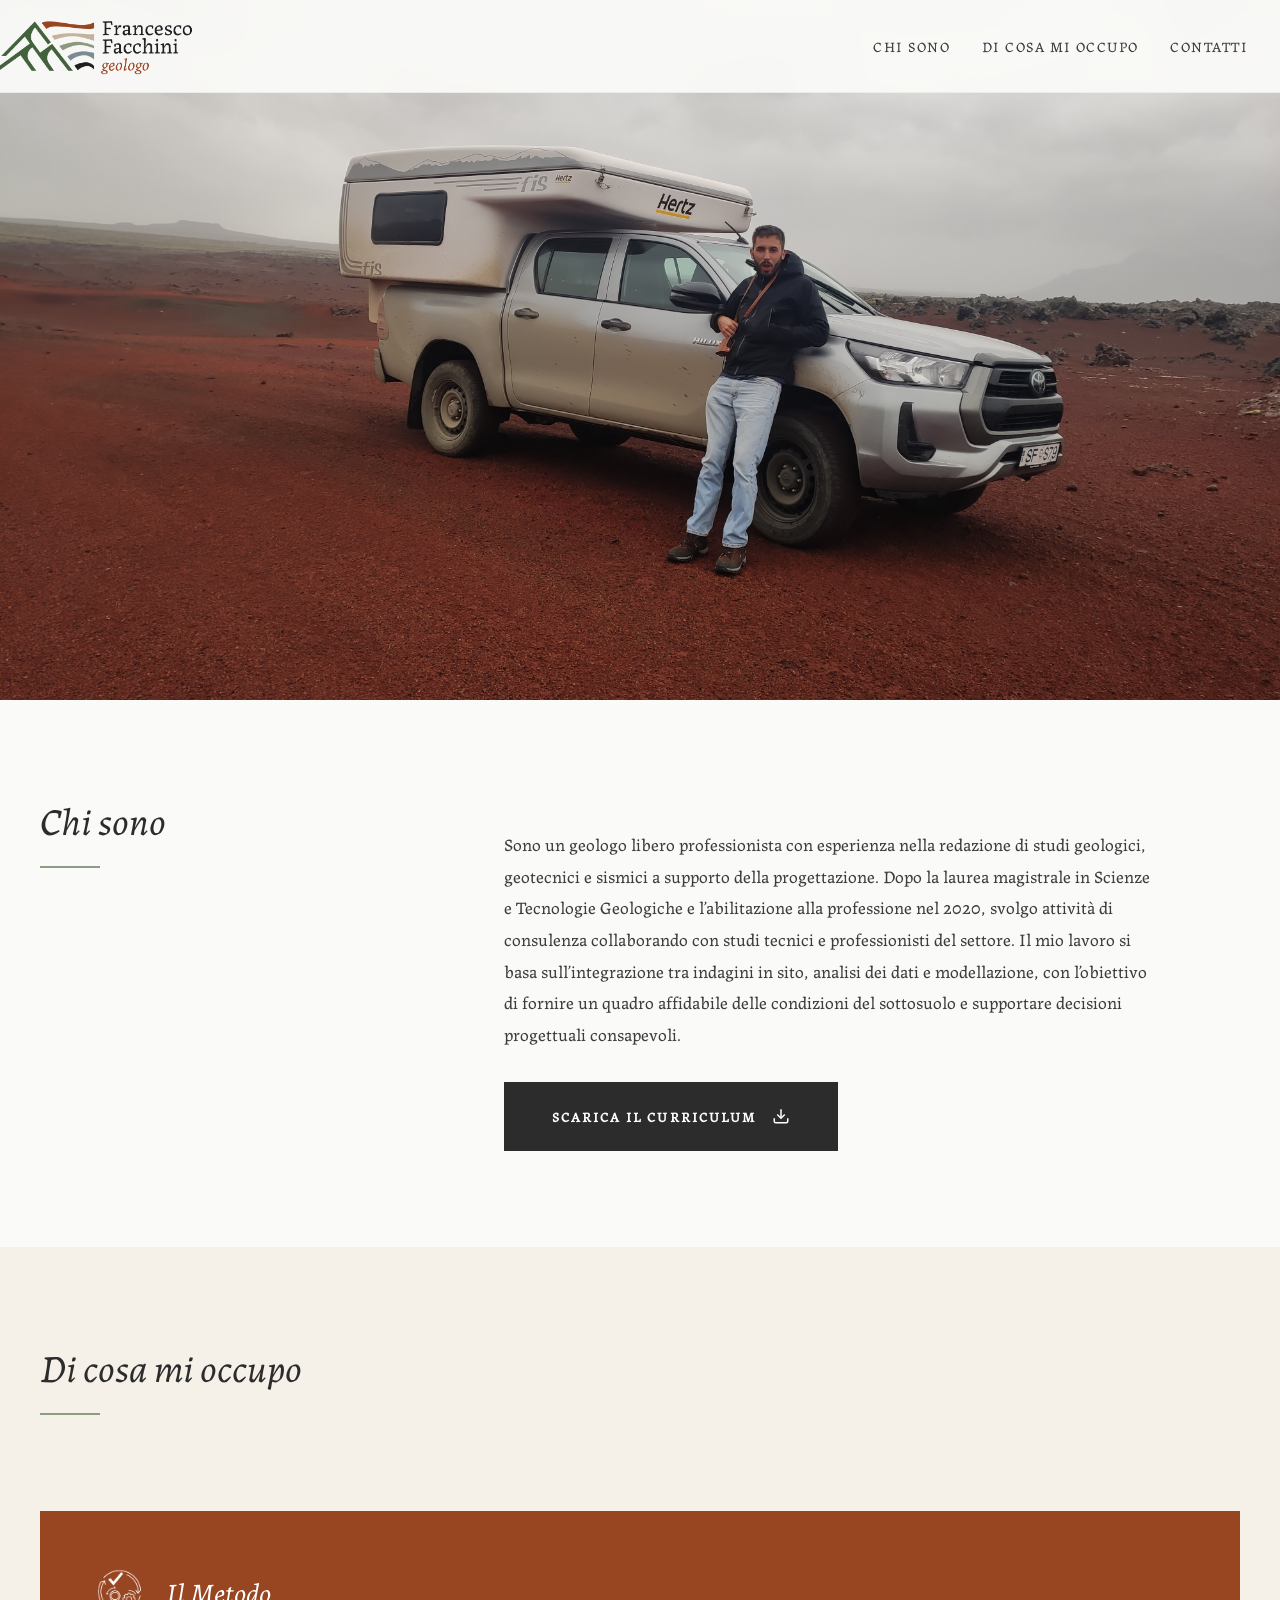
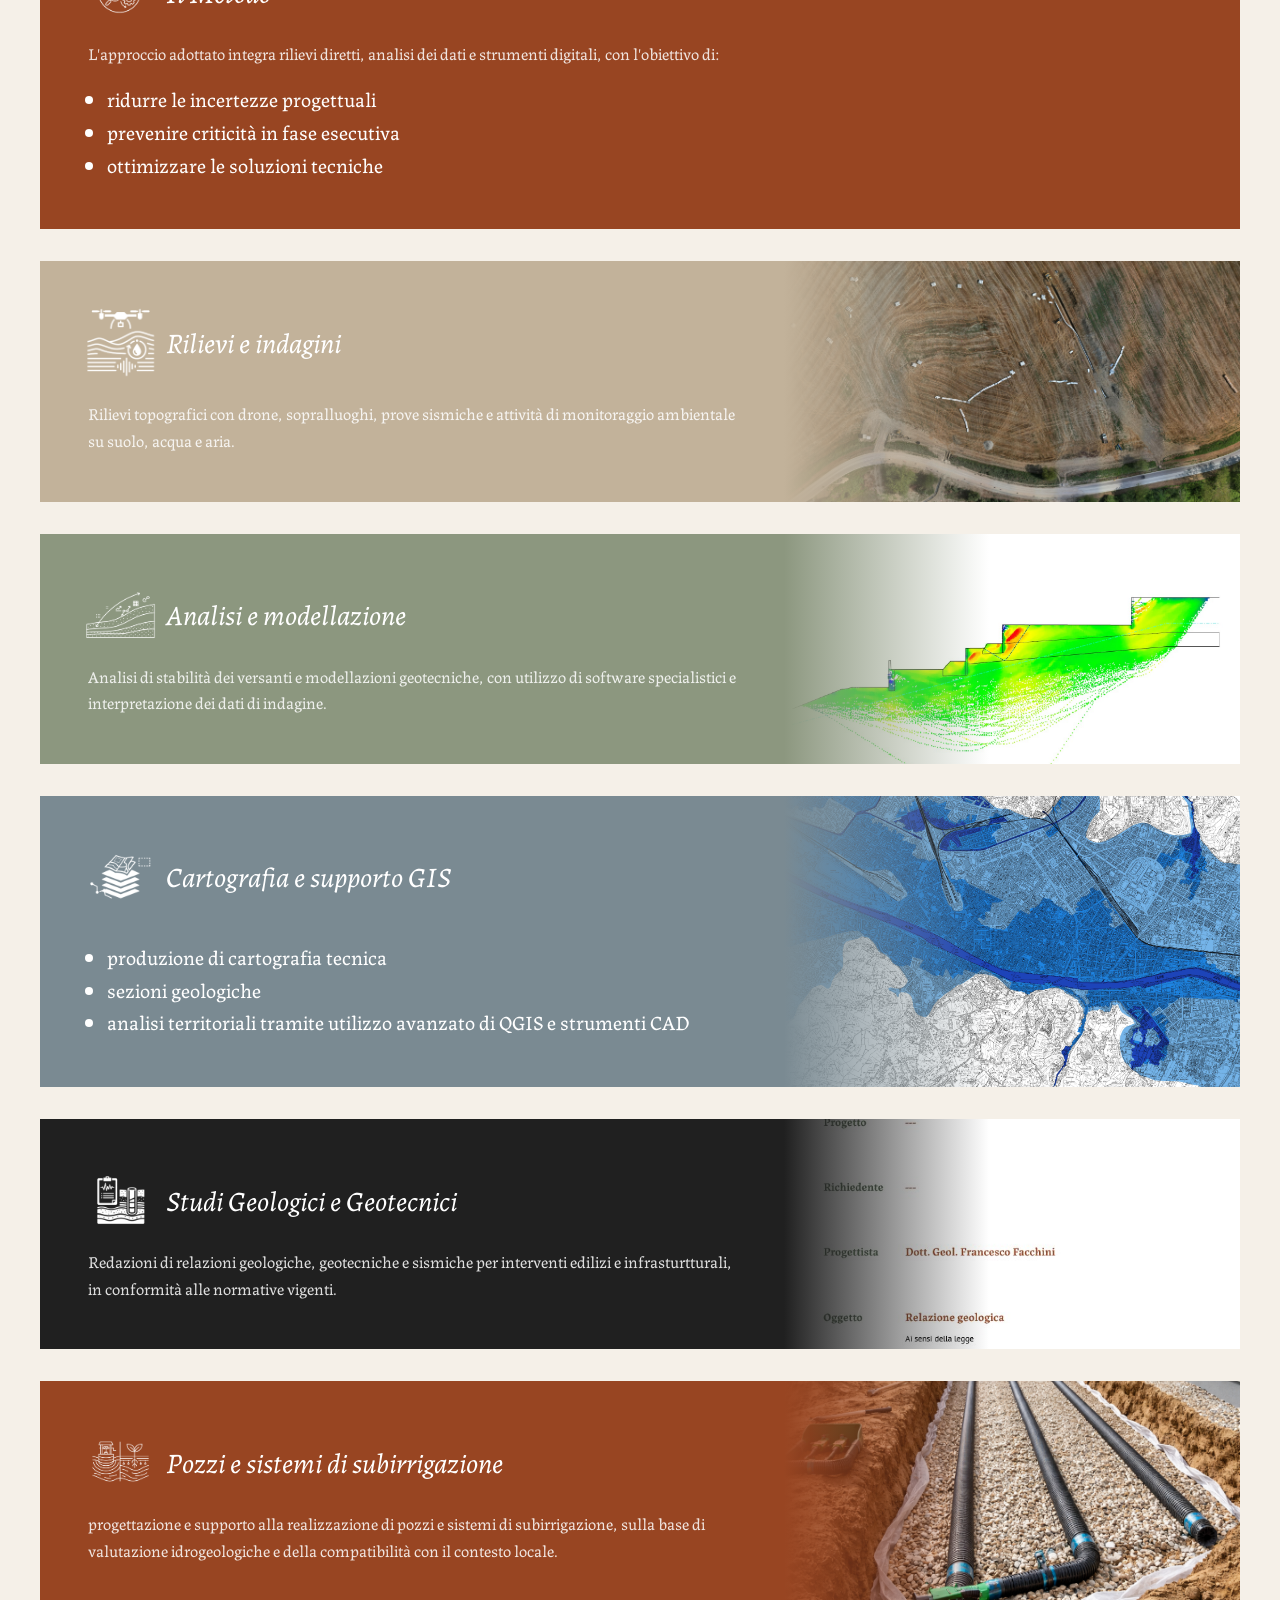
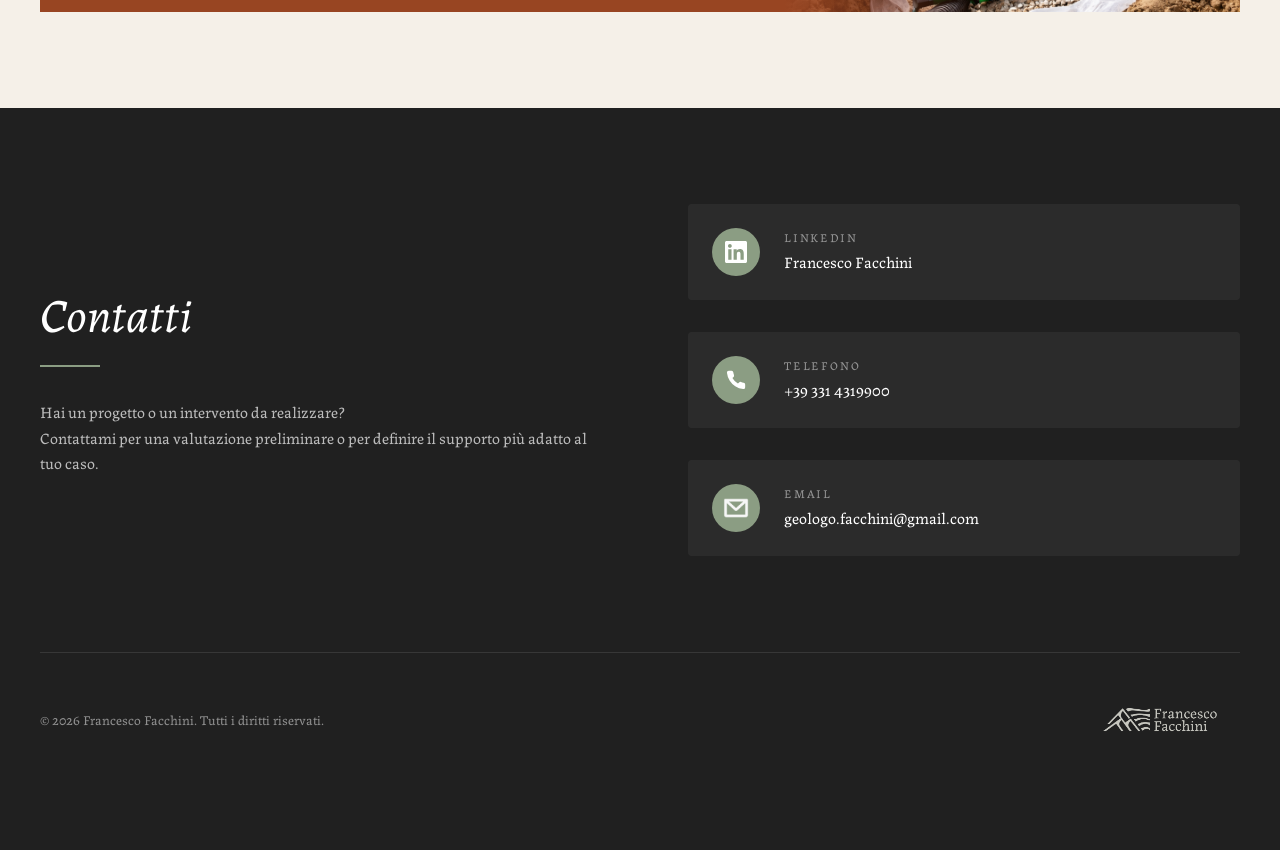
==== commit 62351925: "Aggiunta foto e sfumature" ====
--- a/sito_Francesco_Facchini/index.html
+++ b/sito_Francesco_Facchini/index.html
@@ -150,7 +150,7 @@
                             </p>
                         </div>
                         <div class="project-card-media">
-                            <img src="assets/foto pianta dall'alto.jpeg" alt="Studi geologici e geotecnici">
+                            <img src="assets/Relazione.jpg" alt="Studi geologici e geotecnici">
                         </div>
                     </div>
                 </article>
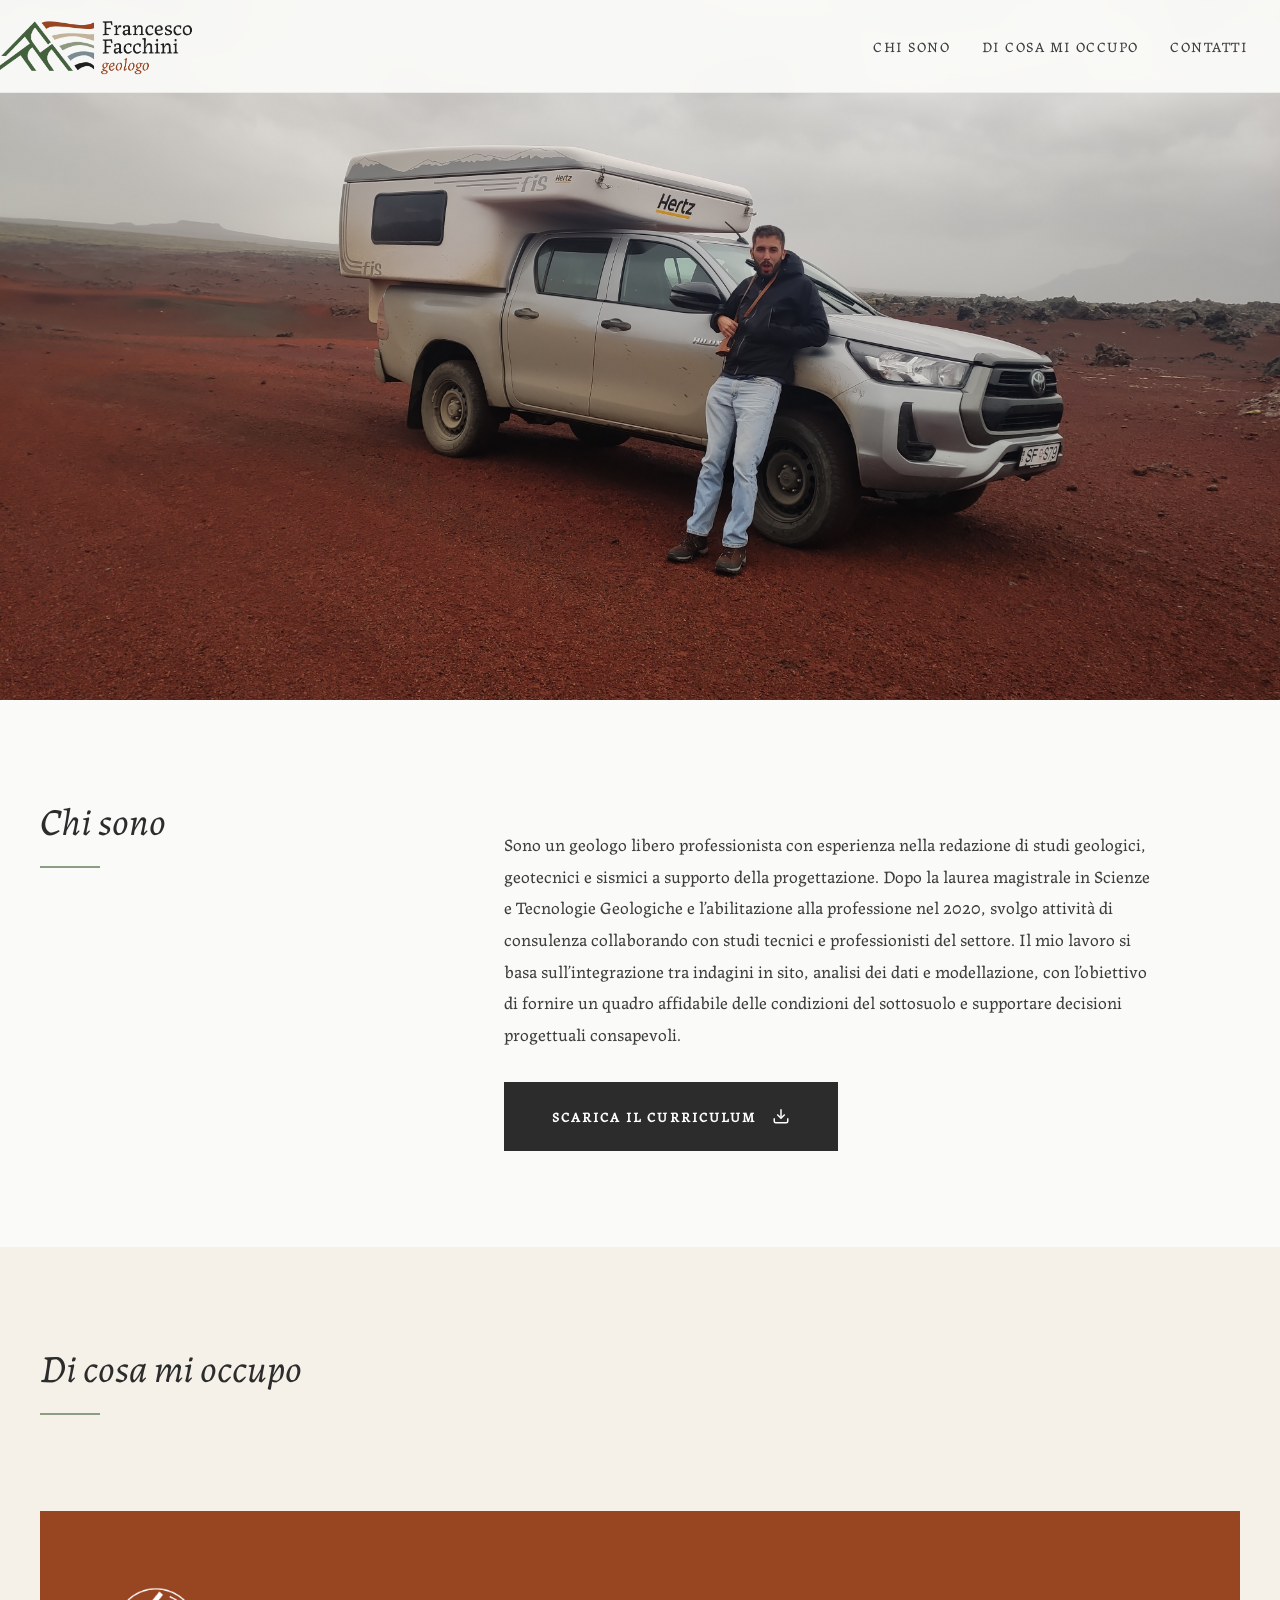
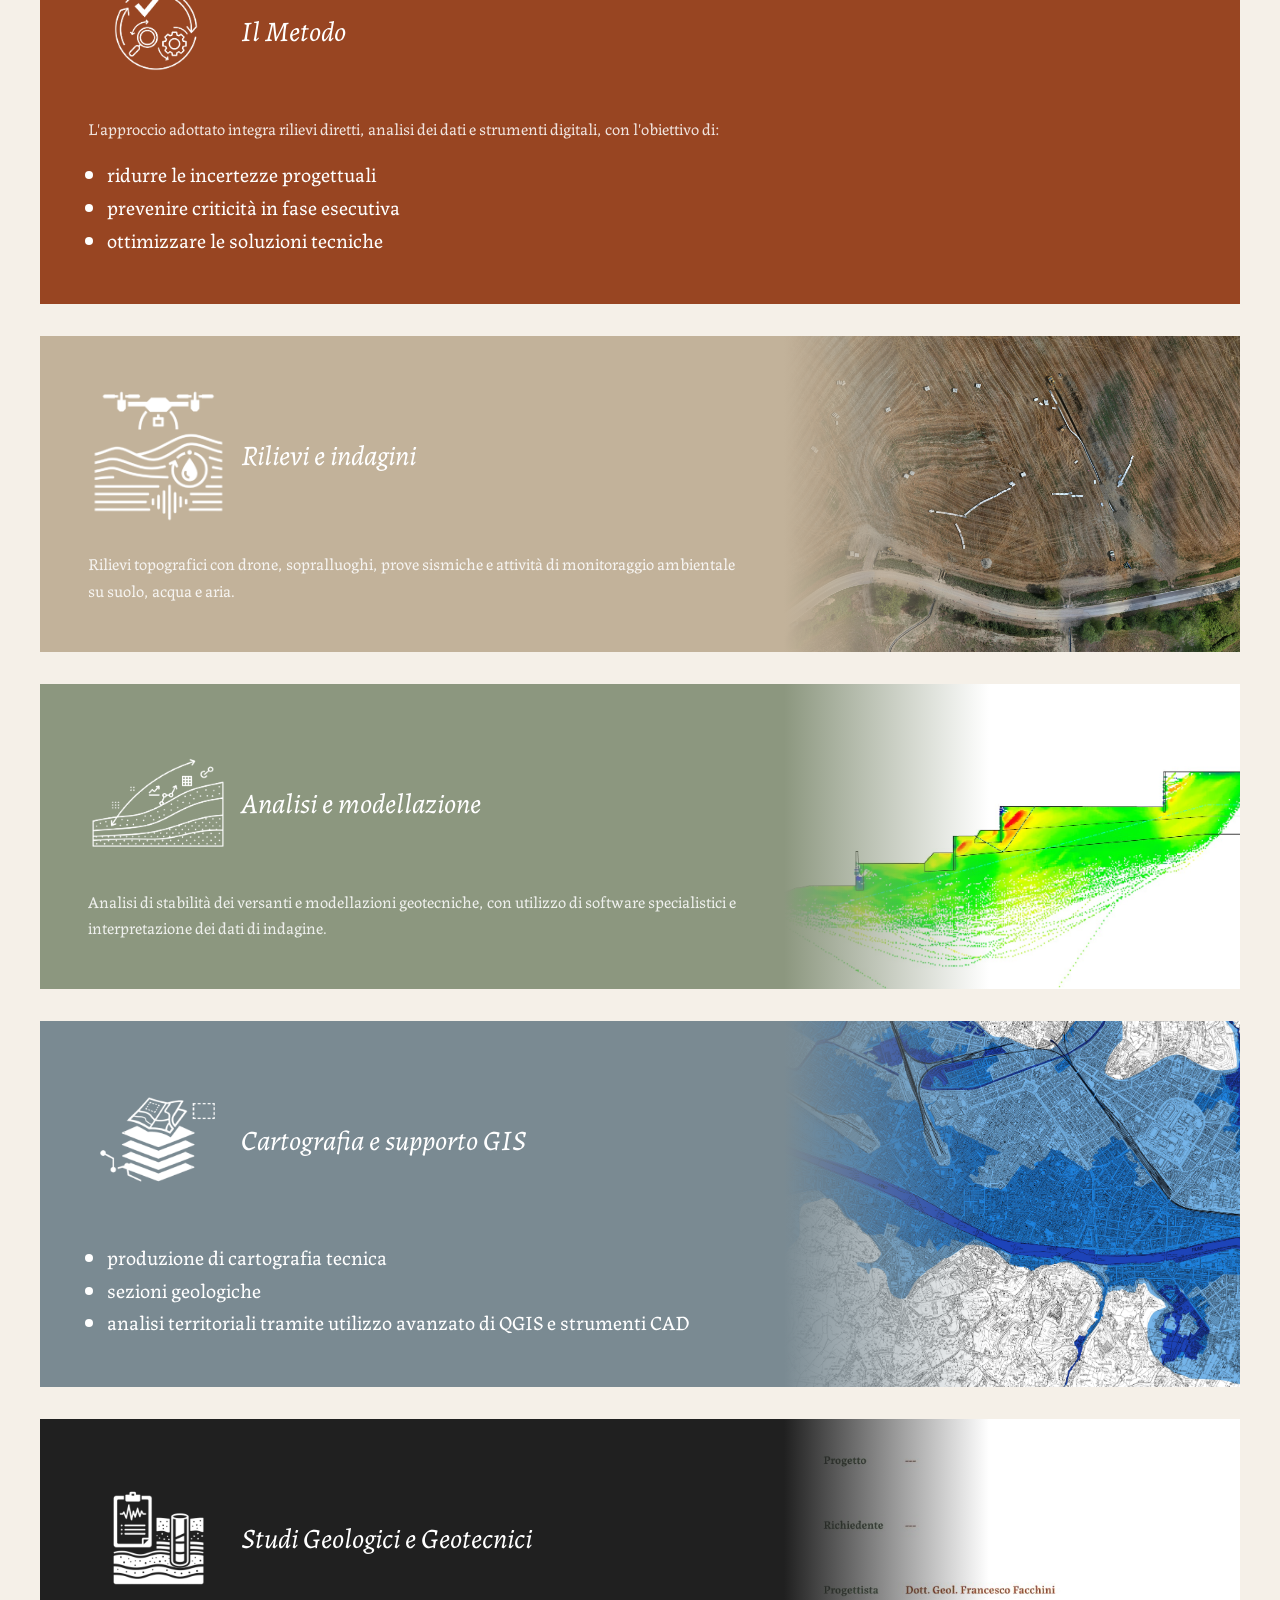
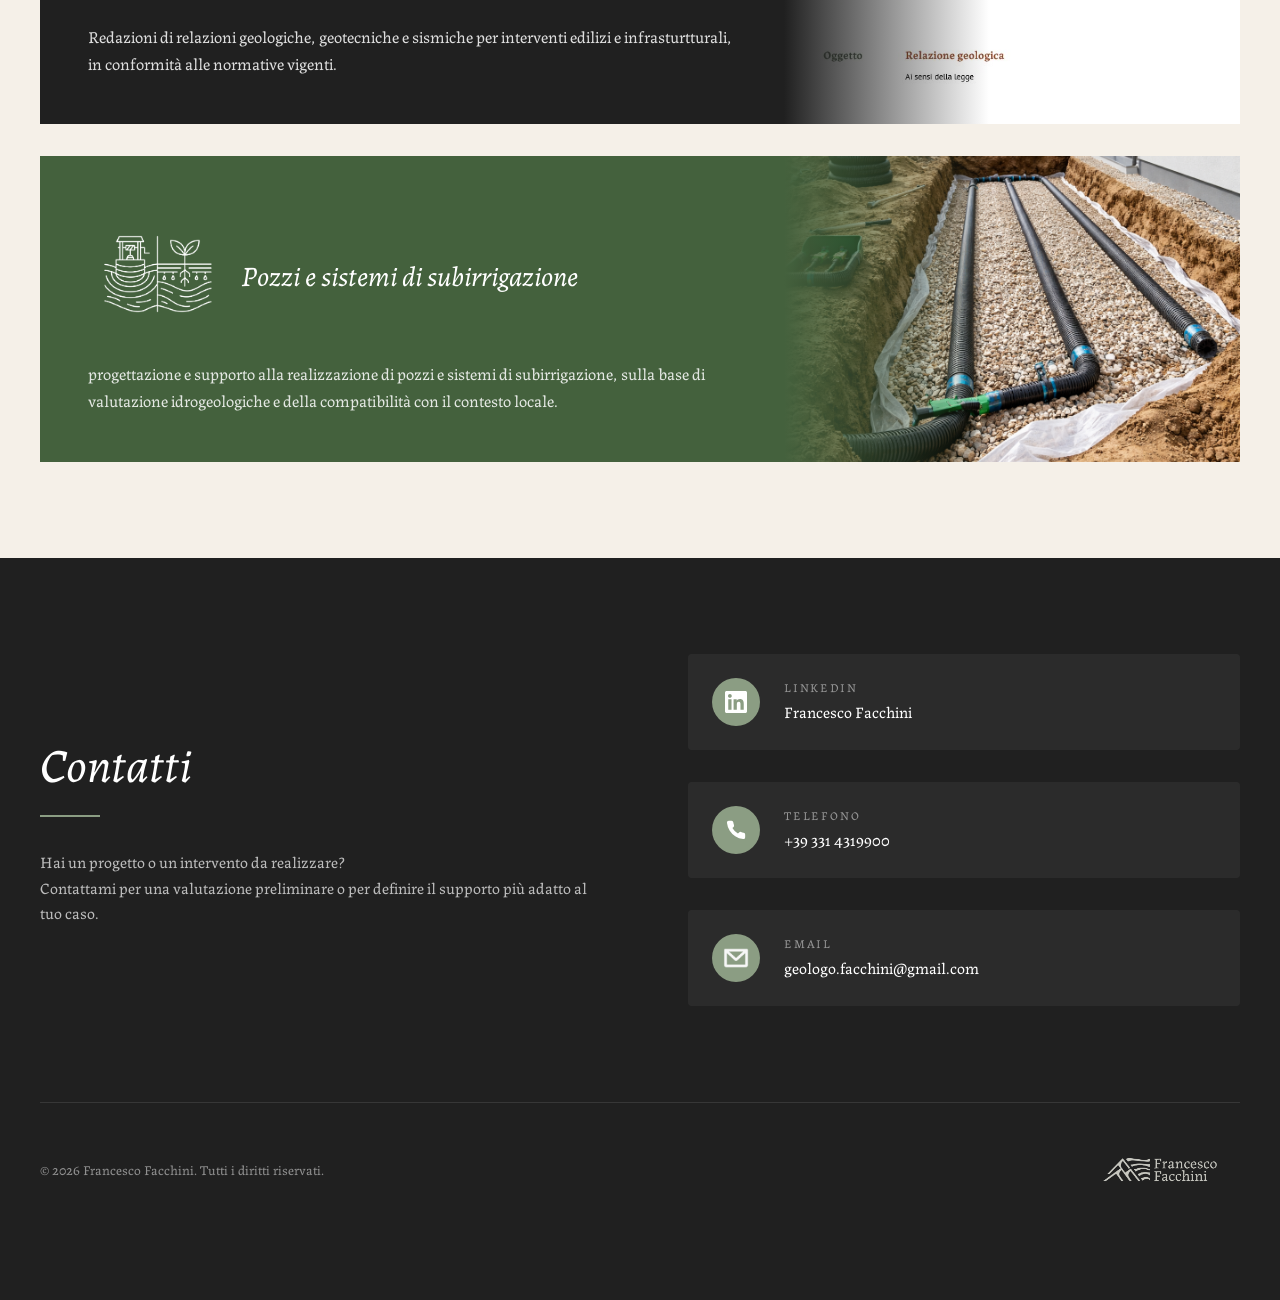
==== commit 38269497: "cambiato colore" ====
--- a/sito_Francesco_Facchini/index.html
+++ b/sito_Francesco_Facchini/index.html
@@ -78,7 +78,7 @@
                 <article class="project-card project-card--large project-card--rust">
                     <div class="project-card-inner">
                         <div class="project-card-content">
-                            <h3 class="project-title"><img src="assets/Metodo_Bn-removebg-preview.png" alt="" class="project-icon">Il Metodo</h3>
+                            <h3 class="project-title"><img src="assets/Metodo_Bn-removebg-preview.png" alt="" class="project-icon icon--metodo">Il Metodo</h3>
                             <p class="project-description">
                                 L'approccio adottato integra rilievi diretti, analisi dei dati e strumenti digitali, con l'obiettivo di:
                             </p>
@@ -94,7 +94,7 @@
                 <article class="project-card project-card--medium project-card--beige">
                     <div class="project-card-inner">
                         <div class="project-card-content">
-                            <h3 class="project-title"><img src="assets/Rilievo-removebg-preview.png" alt="" class="project-icon">Rilievi e indagini</h3>
+                            <h3 class="project-title"><img src="assets/Rilievo-removebg-preview.png" alt="" class="project-icon icon--rilievo">Rilievi e indagini</h3>
                             <p class="project-description">
                                 Rilievi topografici con drone, sopralluoghi, prove sismiche e attività di monitoraggio
                                 ambientale su suolo, acqua e aria.
@@ -109,7 +109,7 @@
                 <article class="project-card project-card--small project-card--sage">
                     <div class="project-card-inner">
                         <div class="project-card-content">
-                            <h3 class="project-title"><img src="assets/Analisi_e_modellazione-removebg-preview.png" alt="" class="project-icon">Analisi e modellazione</h3>
+                            <h3 class="project-title"><img src="assets/Analisi_e_modellazione-removebg-preview.png" alt="" class="project-icon icon--analisi">Analisi e modellazione</h3>
                             <p class="project-description">
                                 Analisi di stabilità dei versanti e modellazioni geotecniche, 
                                 con utilizzo di software specialistici e interpretazione dei dati di indagine.
@@ -125,7 +125,7 @@
                 <article class="project-card project-card--small project-card--blue">
                     <div class="project-card-inner">
                         <div class="project-card-content">
-                            <h3 class="project-title"><img src="assets/Gis-removebg-preview.png" alt="" class="project-icon">Cartografia e supporto GIS</h3>
+                            <h3 class="project-title"><img src="assets/Gis-removebg-preview.png" alt="" class="project-icon icon--gis">Cartografia e supporto GIS</h3>
                             <p class="project-description">
                                 <ul class = "project-list">
                                     <li>produzione di cartografia tecnica</li>
@@ -143,7 +143,7 @@
                 <article class="project-card project-card--medium project-card--dark">
                     <div class="project-card-inner">
                         <div class="project-card-content">
-                            <h3 class="project-title"><img src="assets/Studio_di_geologia_e_geotecnica-removebg-preview.png" alt="" class="project-icon">Studi Geologici e Geotecnici</h3>
+                            <h3 class="project-title"><img src="assets/Studio_di_geologia_e_geotecnica-removebg-preview.png" alt="" class="project-icon icon--studio">Studi Geologici e Geotecnici</h3>
                             <p class="project-description">
                                 Redazioni di relazioni geologiche, geotecniche e sismiche per interventi edilizi 
                                 e infrasturtturali, in conformità alle normative vigenti.
@@ -155,10 +155,10 @@
                     </div>
                 </article>
 
-                <article class="project-card project-card--medium project-card--rust">
-                    <div class="project-card-inner">
-                        <div class="project-card-content">
-                            <h3 class="project-title"><img src="assets/Pozzi_e_subirrigazione_BN-removebg-preview.png" alt="" class="project-icon">Pozzi e sistemi di subirrigazione</h3>
+                <article class="project-card project-card--medium project-card--green">
+                    <div class="project-card-inner">
+                        <div class="project-card-content">
+                            <h3 class="project-title"><img src="assets/Pozzi_e_subirrigazione_BN-removebg-preview.png" alt="" class="project-icon icon--pozzi">Pozzi e sistemi di subirrigazione</h3>
                             <p class="project-description">
                                 progettazione e supporto alla realizzazione di pozzi e sistemi di subirrigazione, sulla base di valutazione idrogeologiche e della compatibilità con il contesto locale.
                             </p>
--- a/sito_Francesco_Facchini/styles.css
+++ b/sito_Francesco_Facchini/styles.css
@@ -530,6 +530,12 @@
 .project-card--dark * {
     color: #ffffff !important;
 }
+.project-card--green{
+    background-color: #44613d;
+}
+.project-card--green *{
+    color: #ffffff !important;
+}
 
 /* Testi Card */
 .project-title {
@@ -551,15 +557,21 @@
 }
 
 .project-icon {
-    width: 65px;
-    height: 65px;
+    width: 140px;
+    height: 140px;
     object-fit: contain;
     display: block;
     filter: brightness(0) invert(1); /* Effetto bianco base */
-    transform: scale(1.8);
     transform-origin: center;
     flex-shrink: 0;
-}
+    transform: scale(1.6);
+}
+
+
+
+
+
+
 
 .project-card:hover .project-title {
     background-size: 100% 1.5px;
@@ -615,6 +627,10 @@
 
 .project-card--dark .project-card-media::before {
     background: linear-gradient(to right, #202020, transparent);
+}
+
+.project-card--green .project-card-media::before{
+    background:linear-gradient(to right, #44613d, transparent);
 }
 
 /* Su mobile (colonne) il fade va dall'alto verso il basso */
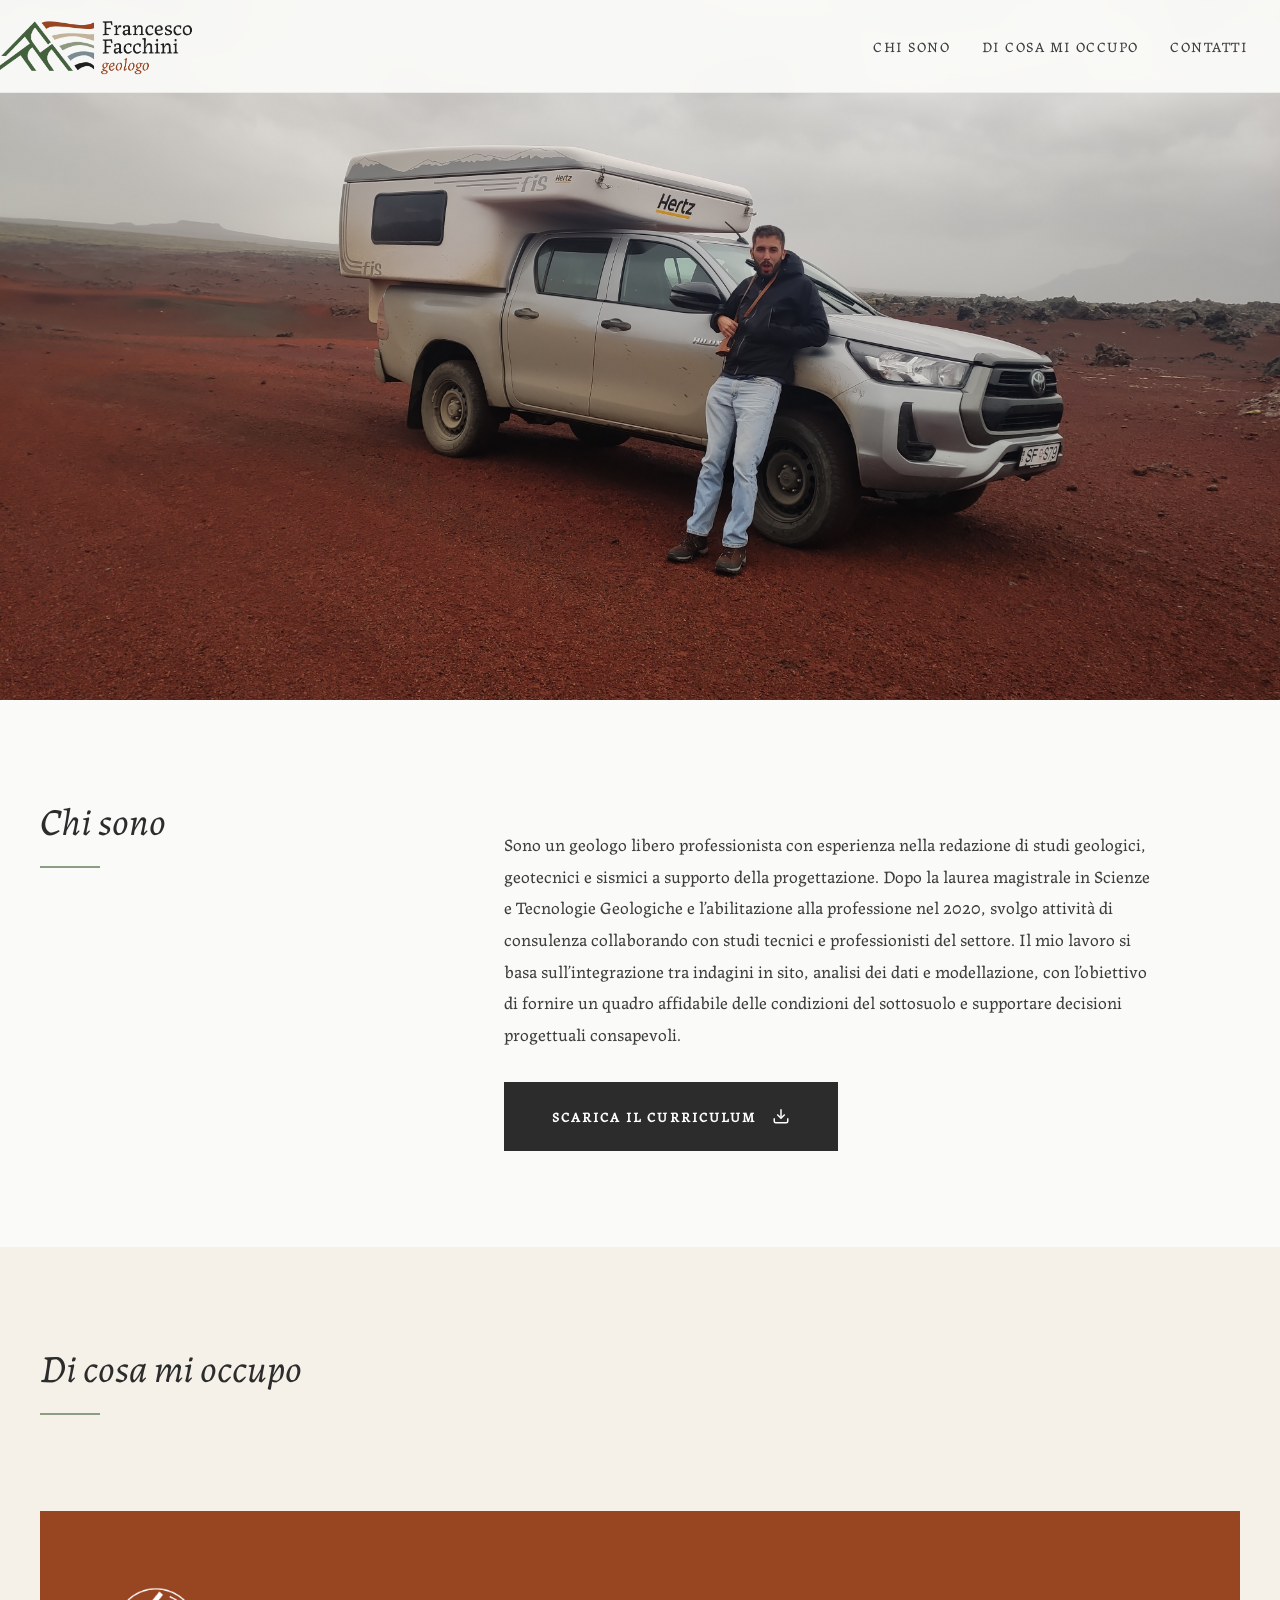
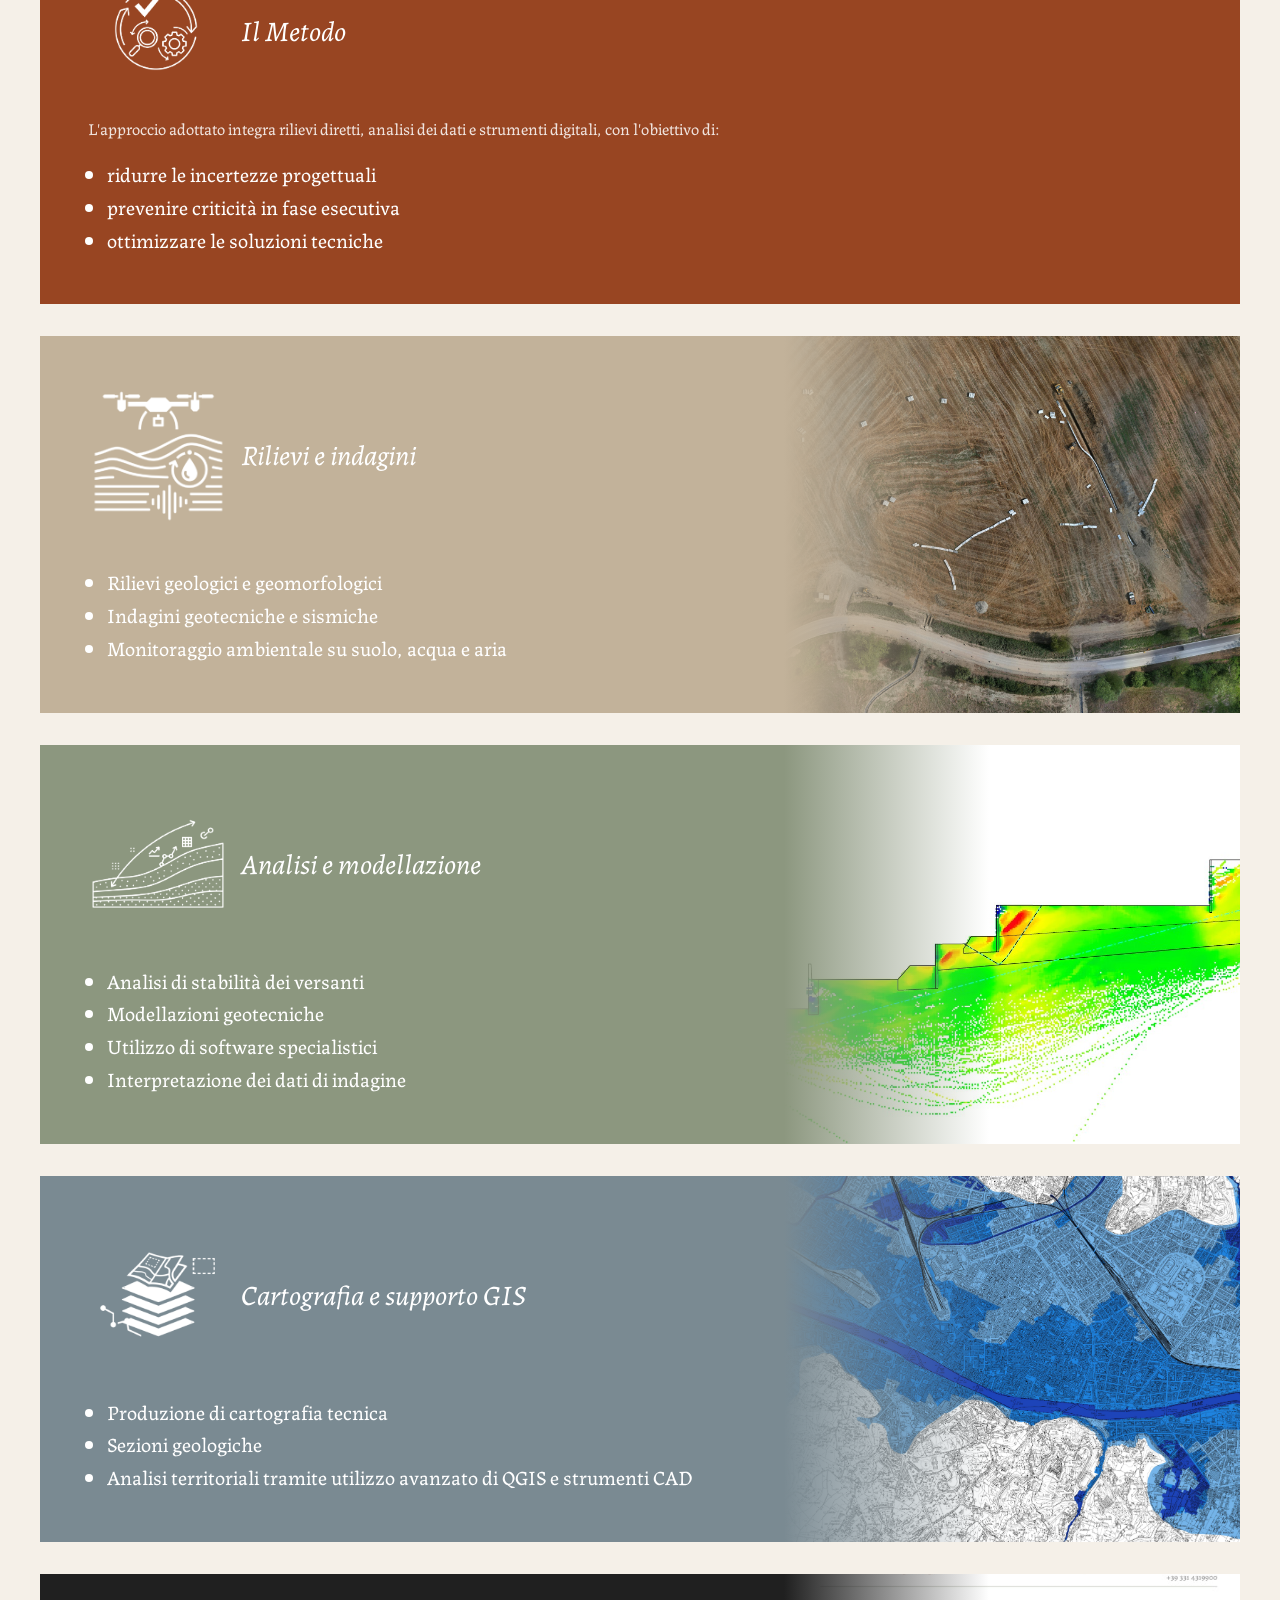
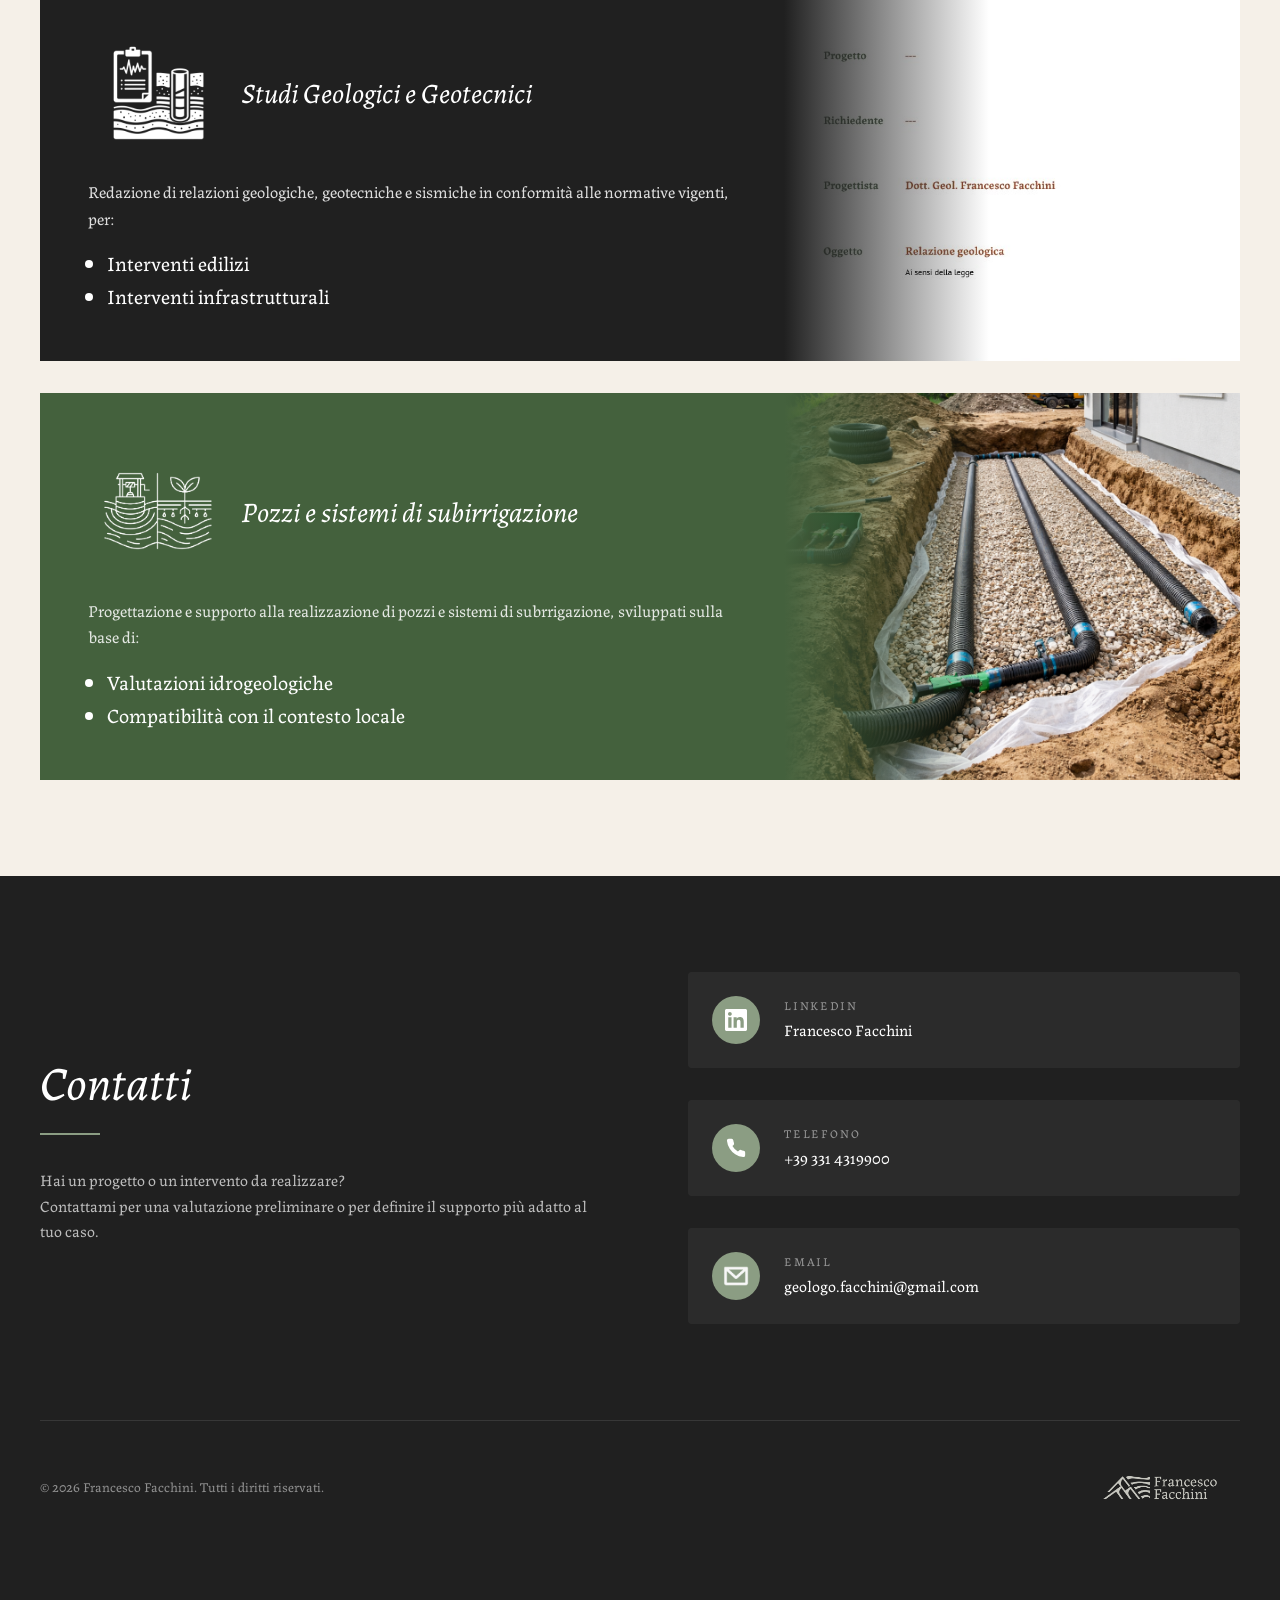
==== commit 6ee57666: "Scritte a Punti sezione -Di cosa mi occupo-" ====
--- a/sito_Francesco_Facchini/index.html
+++ b/sito_Francesco_Facchini/index.html
@@ -96,8 +96,11 @@
                         <div class="project-card-content">
                             <h3 class="project-title"><img src="assets/Rilievo-removebg-preview.png" alt="" class="project-icon icon--rilievo">Rilievi e indagini</h3>
                             <p class="project-description">
-                                Rilievi topografici con drone, sopralluoghi, prove sismiche e attività di monitoraggio
-                                ambientale su suolo, acqua e aria.
+                                <ul  class="project-list">
+                                    <li>Rilievi geologici e geomorfologici</li>
+                                    <li>Indagini geotecniche e sismiche</li>
+                                    <li>Monitoraggio ambientale su suolo, acqua e aria</li>
+                                </ul>
                             </p>
                         </div>
                         <div class="project-card-media">
@@ -111,8 +114,12 @@
                         <div class="project-card-content">
                             <h3 class="project-title"><img src="assets/Analisi_e_modellazione-removebg-preview.png" alt="" class="project-icon icon--analisi">Analisi e modellazione</h3>
                             <p class="project-description">
-                                Analisi di stabilità dei versanti e modellazioni geotecniche, 
-                                con utilizzo di software specialistici e interpretazione dei dati di indagine.
+                               <ul class="project-list">
+                                    <li>Analisi di stabilità dei versanti</li>
+                                    <li>Modellazioni geotecniche</li>
+                                    <li>Utilizzo di software specialistici</li>
+                                    <li>Interpretazione dei dati di indagine</li>
+                                </ul>
                             </p>
                         </div>
                         <div class="project-card-media">
@@ -128,9 +135,9 @@
                             <h3 class="project-title"><img src="assets/Gis-removebg-preview.png" alt="" class="project-icon icon--gis">Cartografia e supporto GIS</h3>
                             <p class="project-description">
                                 <ul class = "project-list">
-                                    <li>produzione di cartografia tecnica</li>
-                                    <li>sezioni geologiche</li>
-                                    <li>analisi territoriali tramite utilizzo avanzato di QGIS e strumenti CAD</li>
+                                    <li>Produzione di cartografia tecnica</li>
+                                    <li>Sezioni geologiche</li>
+                                    <li>Analisi territoriali tramite utilizzo avanzato di QGIS e strumenti CAD</li>
                                 </ul>
                             </p>
                         </div>
@@ -145,8 +152,12 @@
                         <div class="project-card-content">
                             <h3 class="project-title"><img src="assets/Studio_di_geologia_e_geotecnica-removebg-preview.png" alt="" class="project-icon icon--studio">Studi Geologici e Geotecnici</h3>
                             <p class="project-description">
-                                Redazioni di relazioni geologiche, geotecniche e sismiche per interventi edilizi 
-                                e infrasturtturali, in conformità alle normative vigenti.
+                                Redazione di relazioni geologiche, geotecniche e sismiche in conformità alle normative vigenti, per:
+                               <ul class="project-list">
+                                <li>Interventi edilizi</li>
+                                <li>Interventi infrastrutturali</li>
+                               </ul>
+
                             </p>
                         </div>
                         <div class="project-card-media">
@@ -160,8 +171,12 @@
                         <div class="project-card-content">
                             <h3 class="project-title"><img src="assets/Pozzi_e_subirrigazione_BN-removebg-preview.png" alt="" class="project-icon icon--pozzi">Pozzi e sistemi di subirrigazione</h3>
                             <p class="project-description">
-                                progettazione e supporto alla realizzazione di pozzi e sistemi di subirrigazione, sulla base di valutazione idrogeologiche e della compatibilità con il contesto locale.
-                            </p>
+                                Progettazione e supporto alla realizzazione di pozzi e sistemi di subrrigazione, sviluppati sulla base di:  
+                             </p>
+                             <ul class="project-list">
+                                <li>Valutazioni idrogeologiche</li>
+                                <li>Compatibilità con il contesto locale</li>
+                             </ul>
                         </div>
                         <div class="project-card-media">
                             <img src="assets/Installazione impianto di irrigazione sotterranea.png" alt="Pozzi e sistemi di subirrigazione">
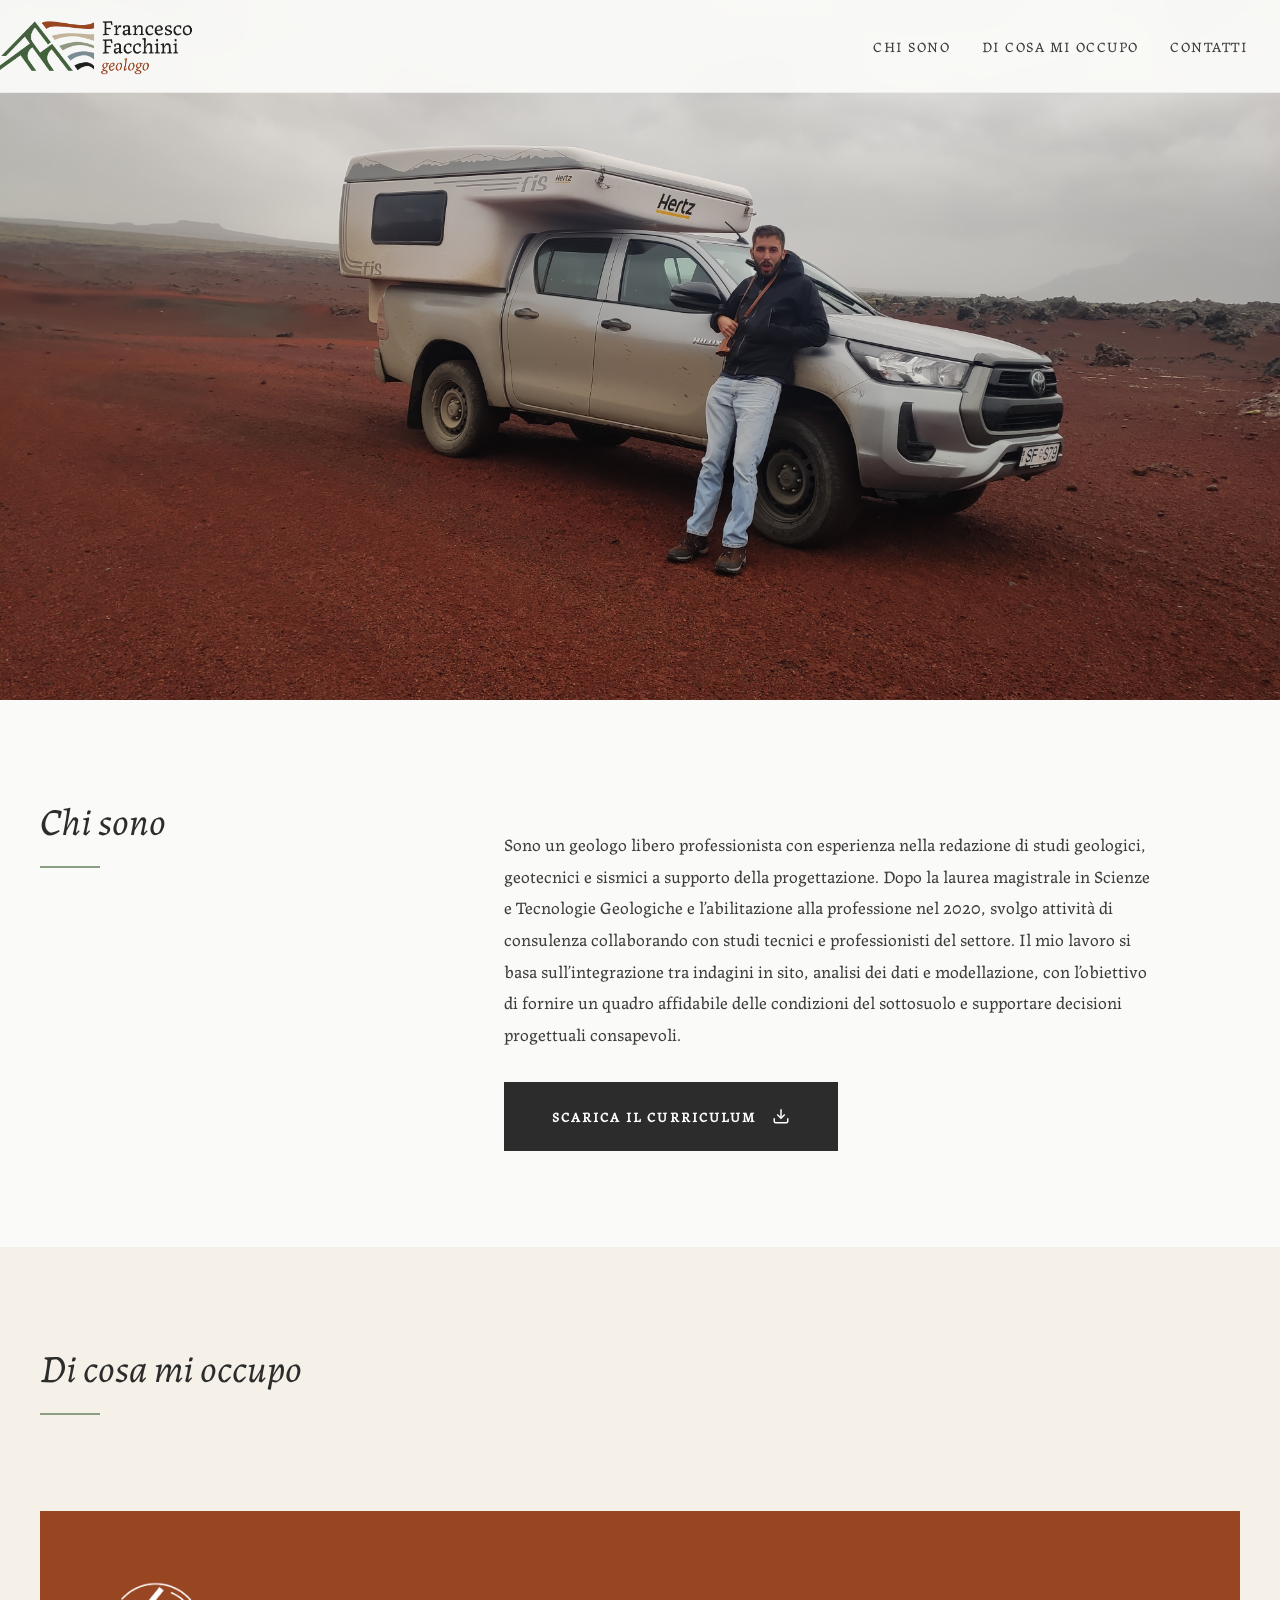
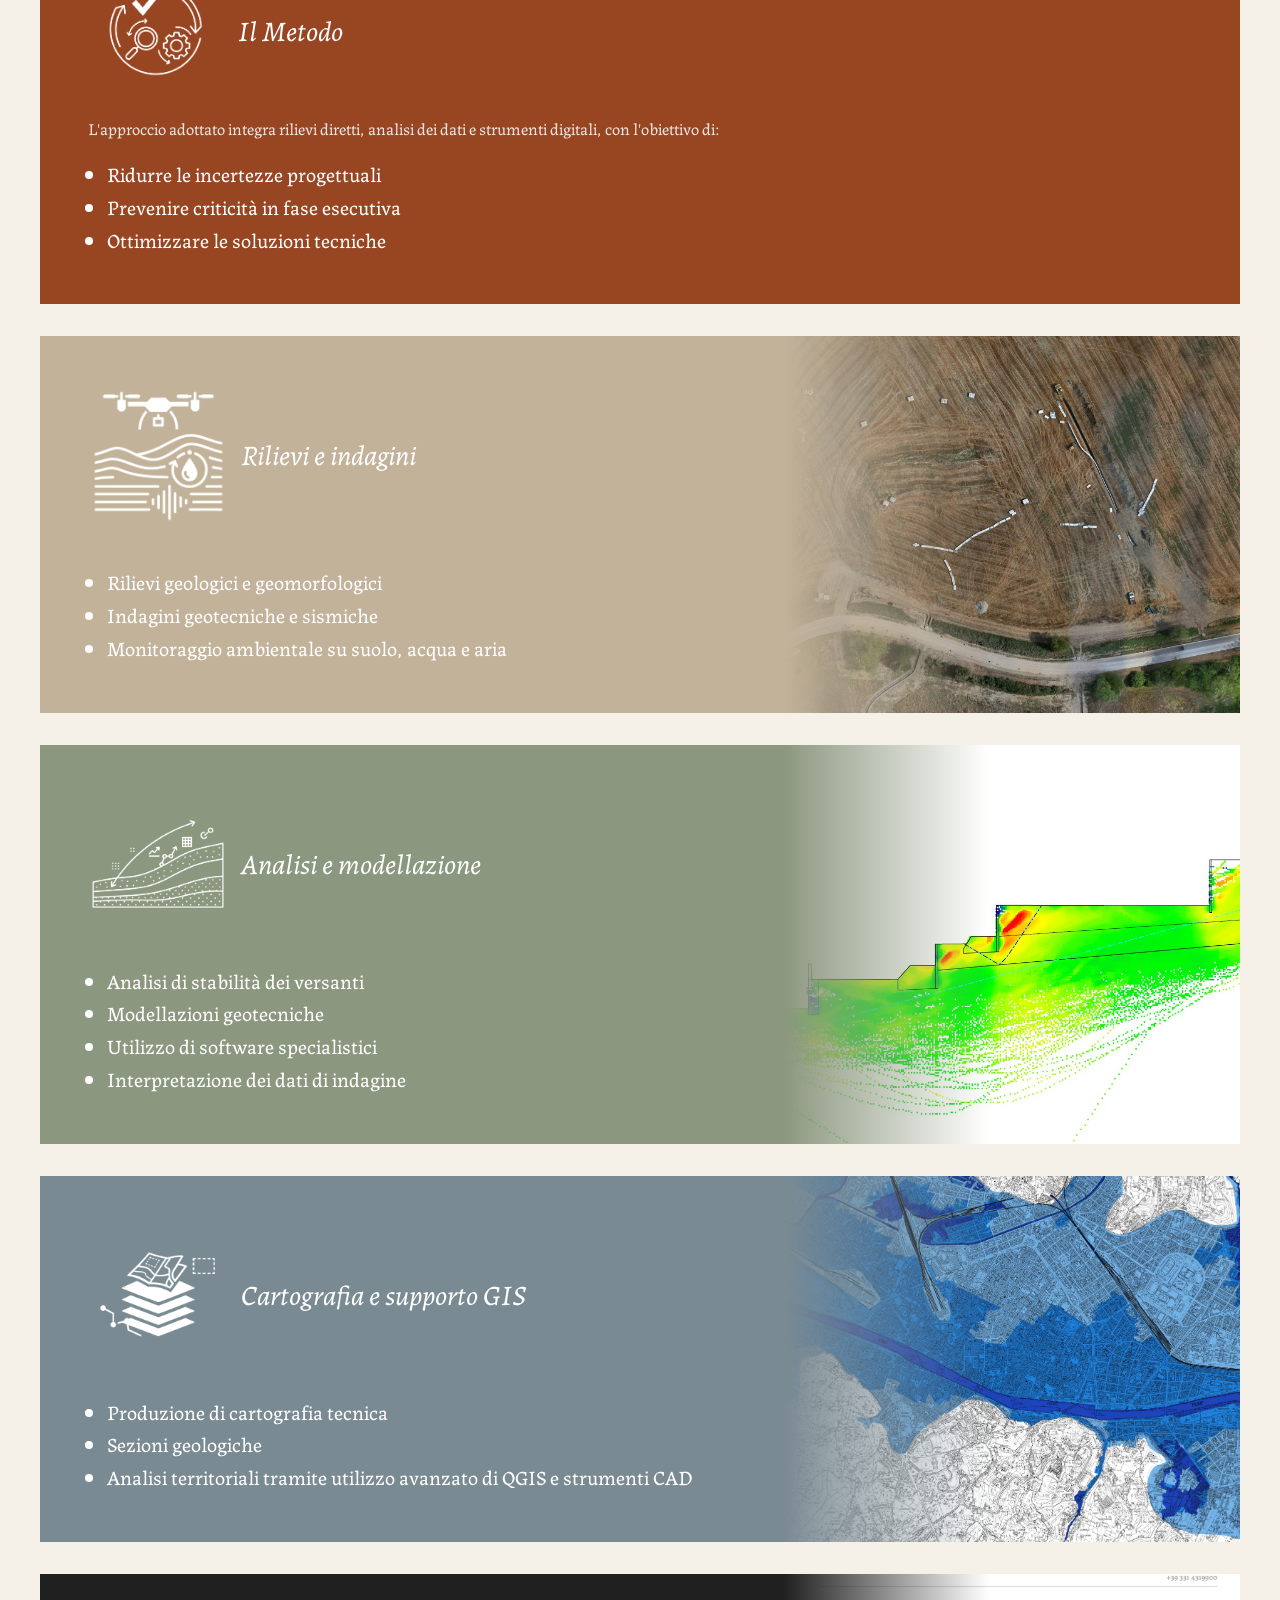
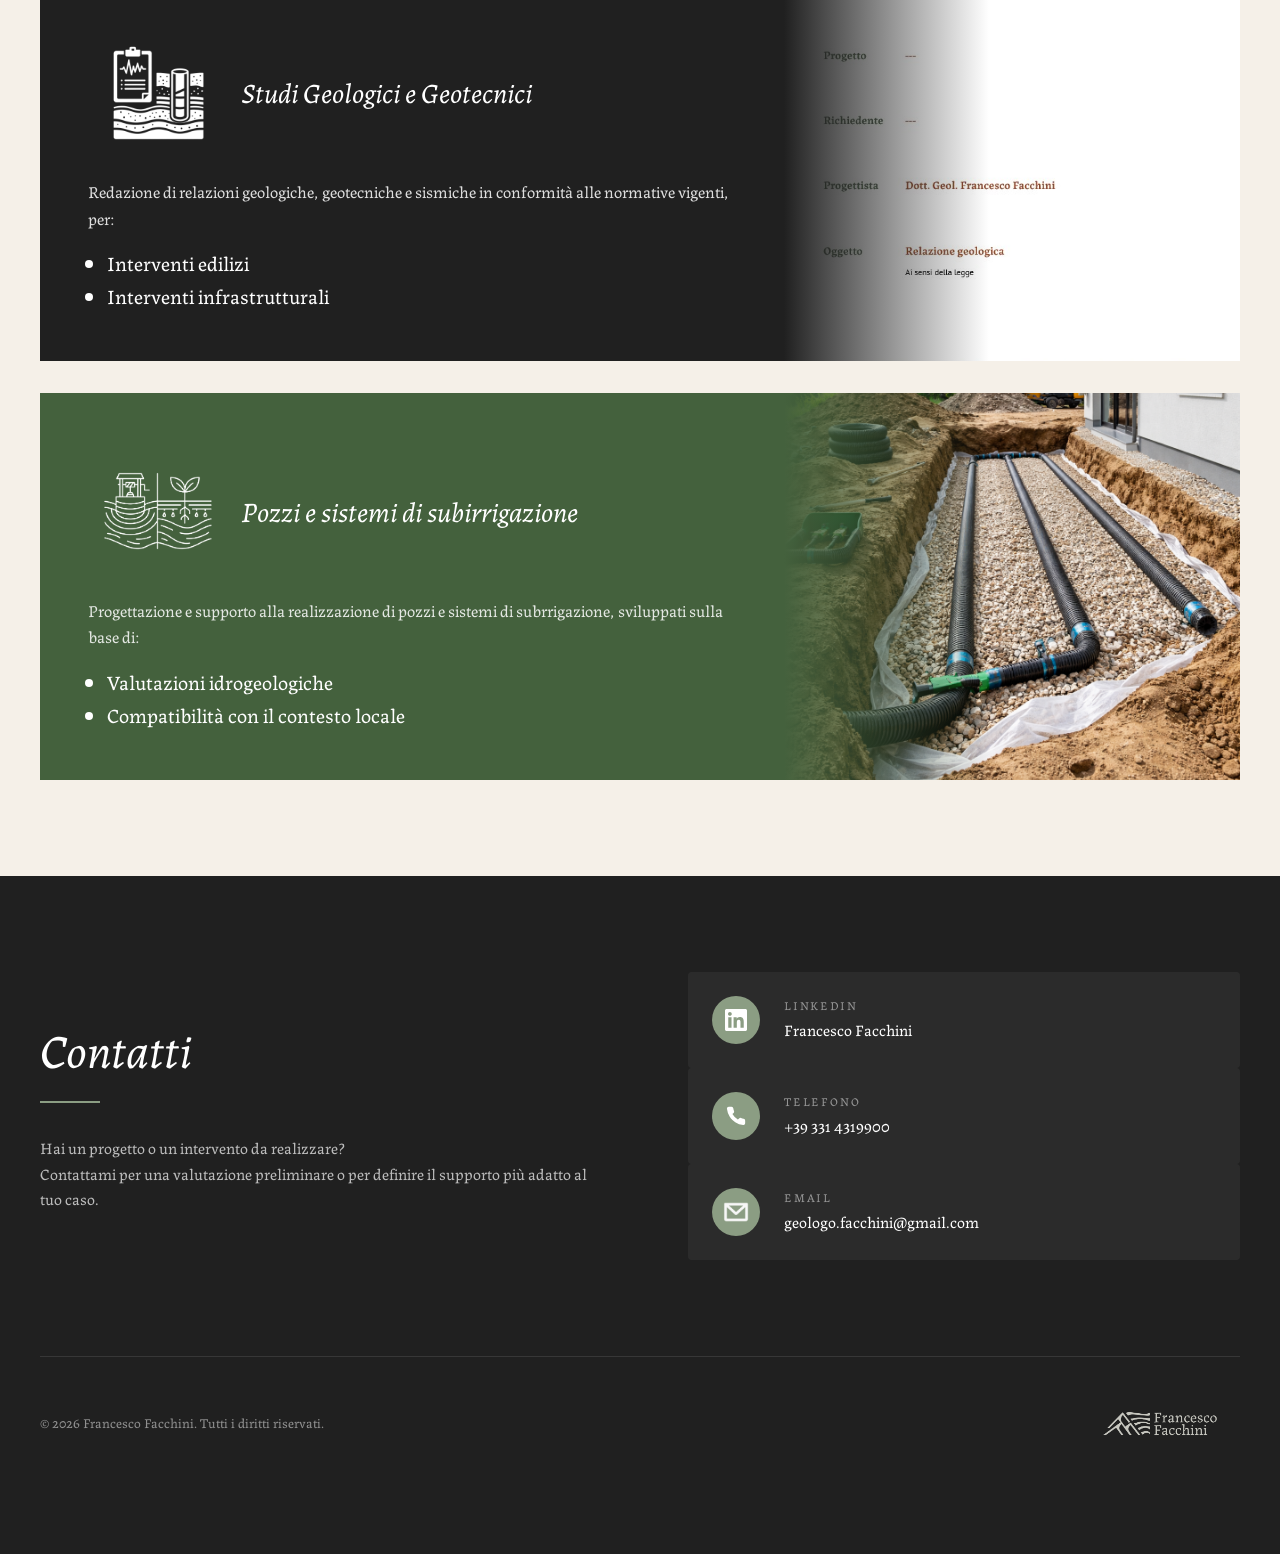
==== commit 4746e797: "Ridimensionamento icone" ====
--- a/sito_Francesco_Facchini/index.html
+++ b/sito_Francesco_Facchini/index.html
@@ -83,9 +83,9 @@
                                 L'approccio adottato integra rilievi diretti, analisi dei dati e strumenti digitali, con l'obiettivo di:
                             </p>
                             <ul class="project-list">
-                                <li>ridurre le incertezze progettuali</li>
-                                <li>prevenire criticità in fase esecutiva</li>
-                                <li>ottimizzare le soluzioni tecniche</li>
+                                <li>Ridurre le incertezze progettuali</li>
+                                <li>Prevenire criticità in fase esecutiva</li>
+                                <li>Ottimizzare le soluzioni tecniche</li>
                             </ul>
                         </div>
                     </div>
--- a/sito_Francesco_Facchini/styles.css
+++ b/sito_Francesco_Facchini/styles.css
@@ -567,7 +567,10 @@
     transform: scale(1.6);
 }
 
-
+.icon--metodo{
+    transform: scale(1.8);
+    margin-right: -3px;
+}
 
 
 
@@ -690,7 +693,7 @@
     color: rgba(255, 255, 255, 0.7);
     margin-top: var(--space-lg);
     font-size: 1rem;
-}
+}i
 
 .contatti-links {
     display: flex;
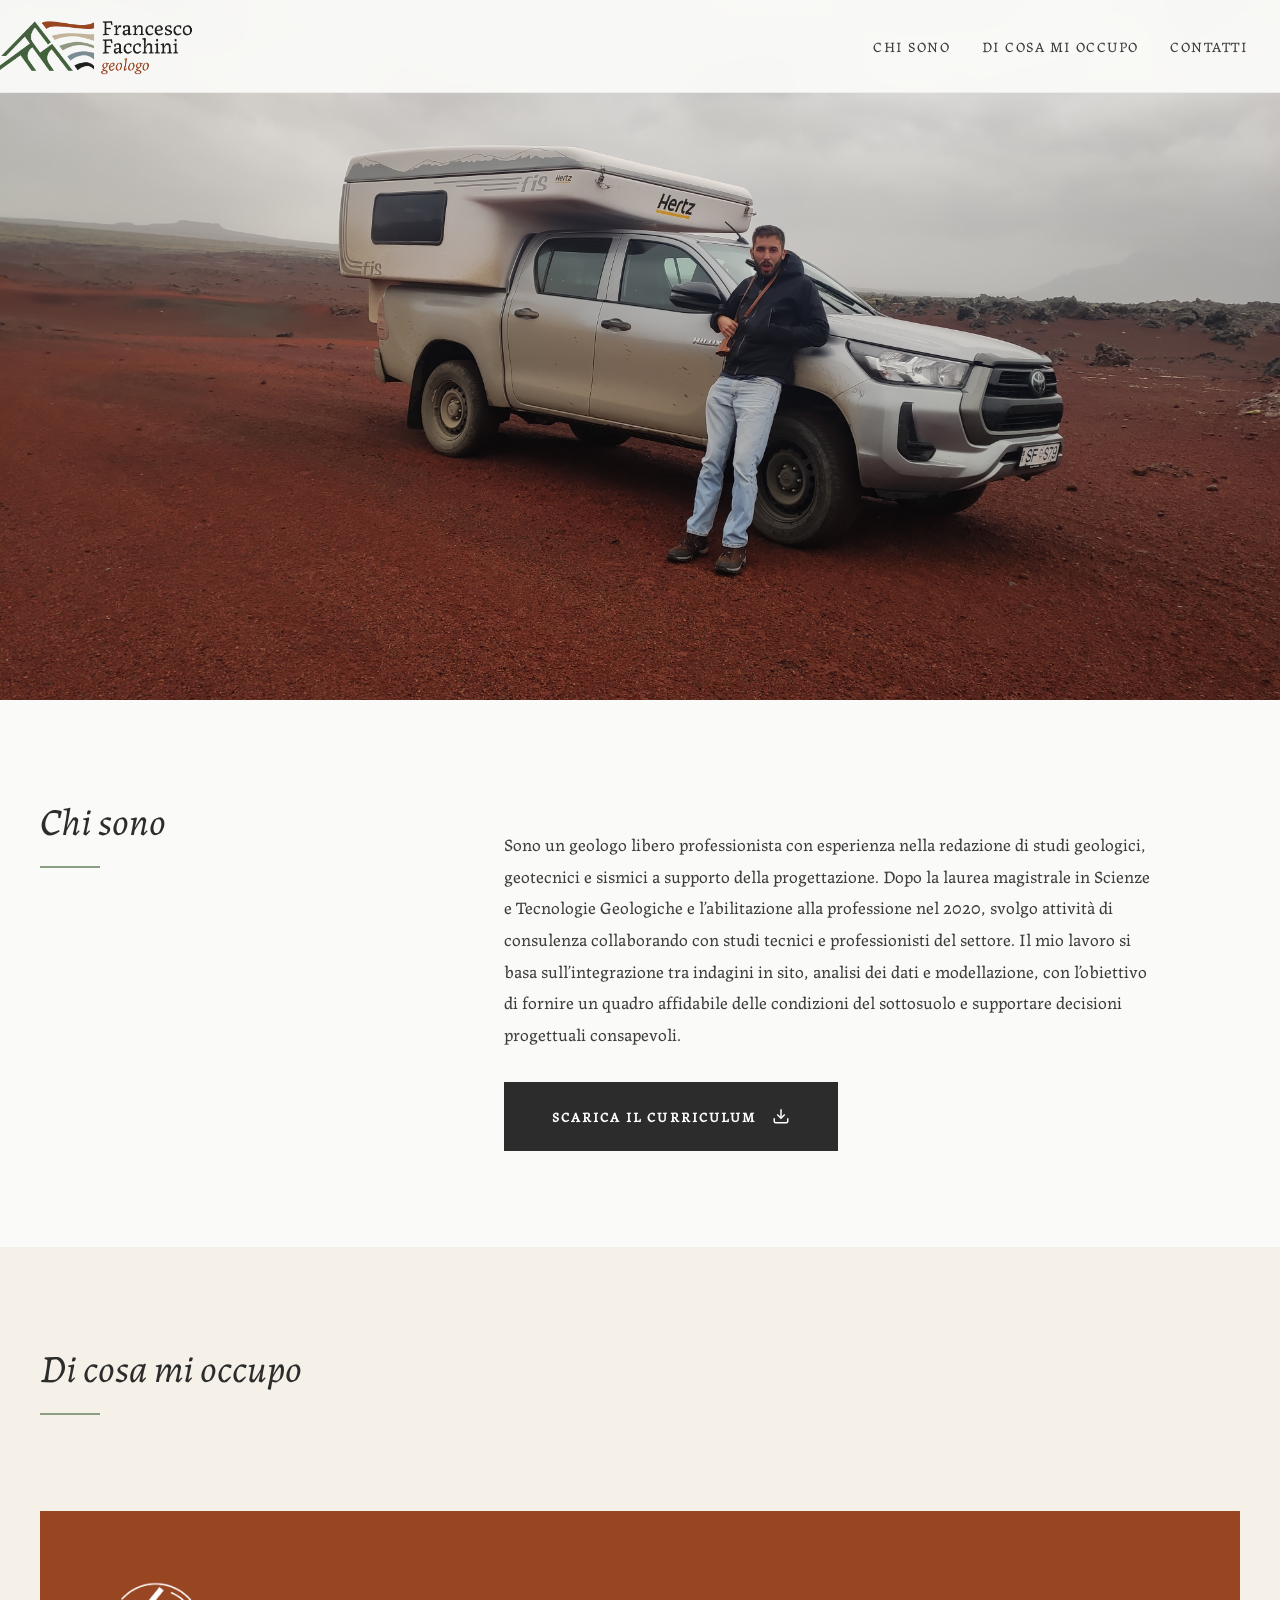
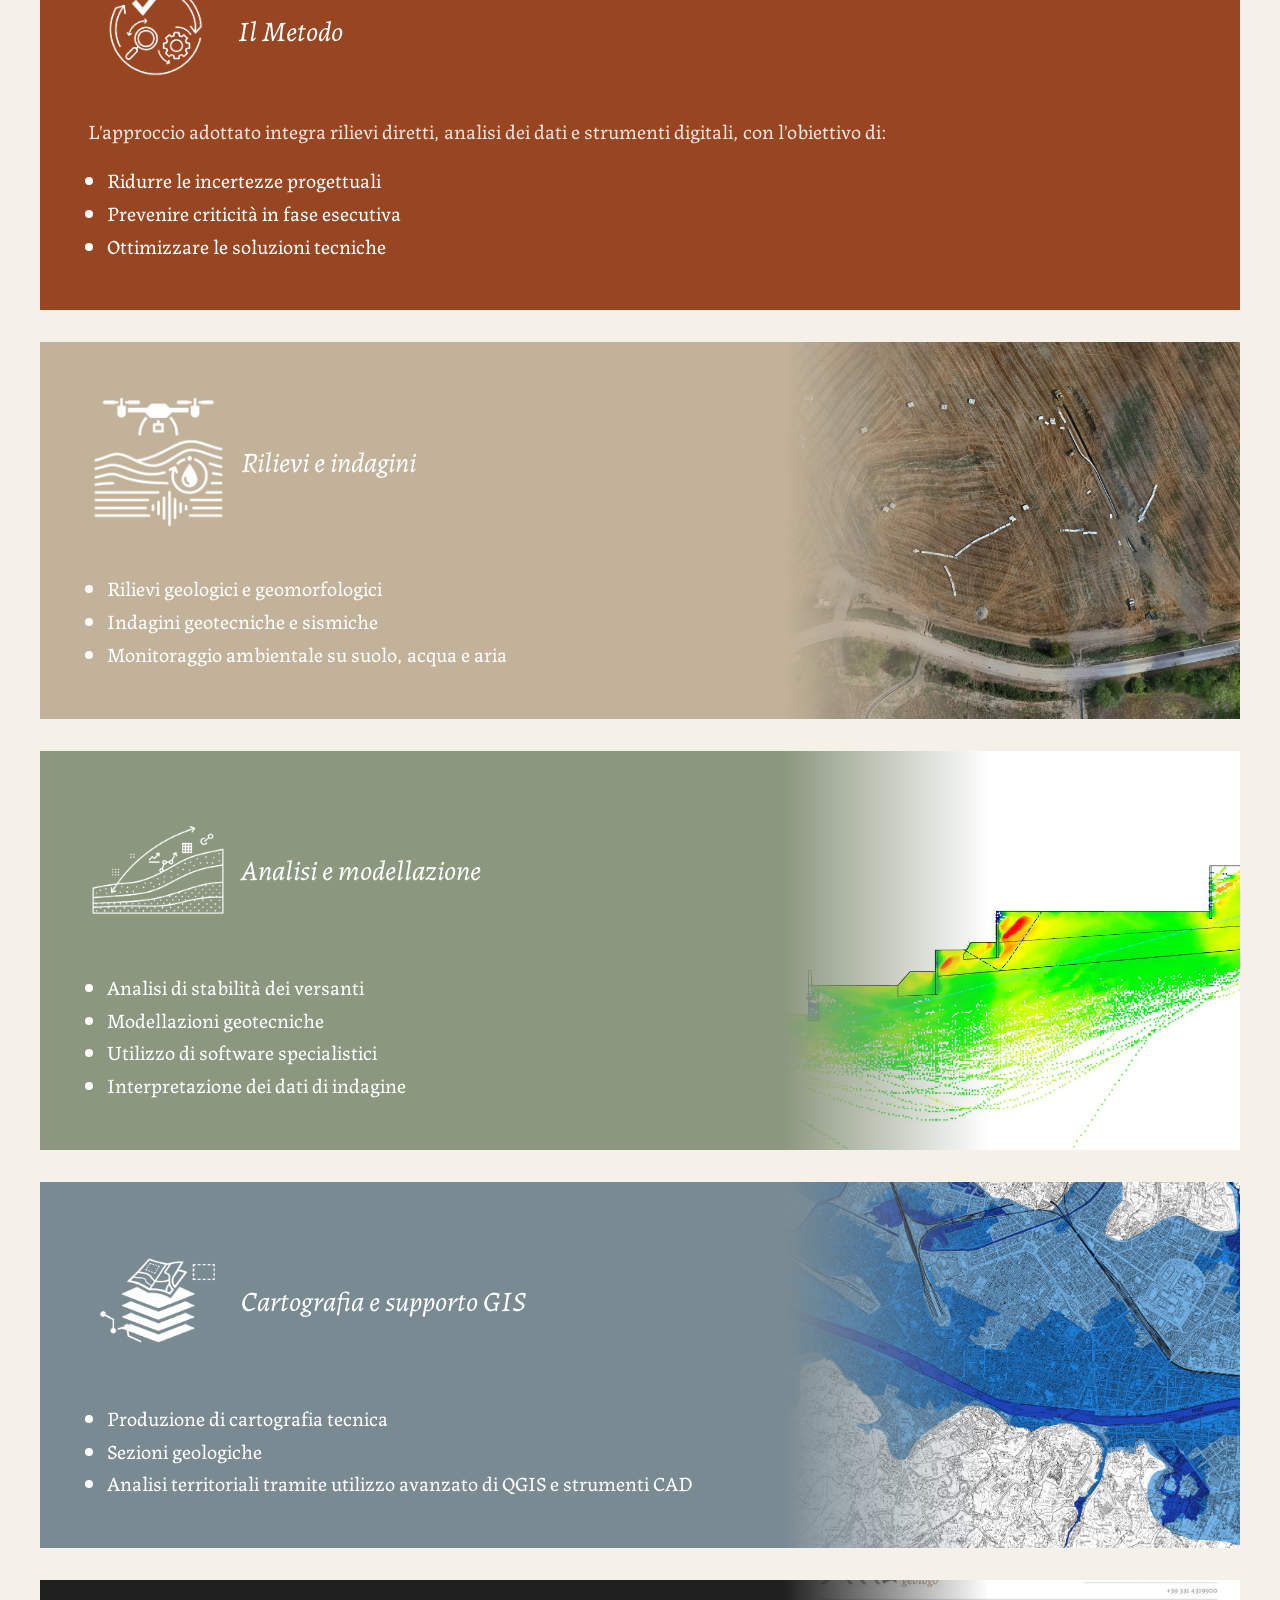
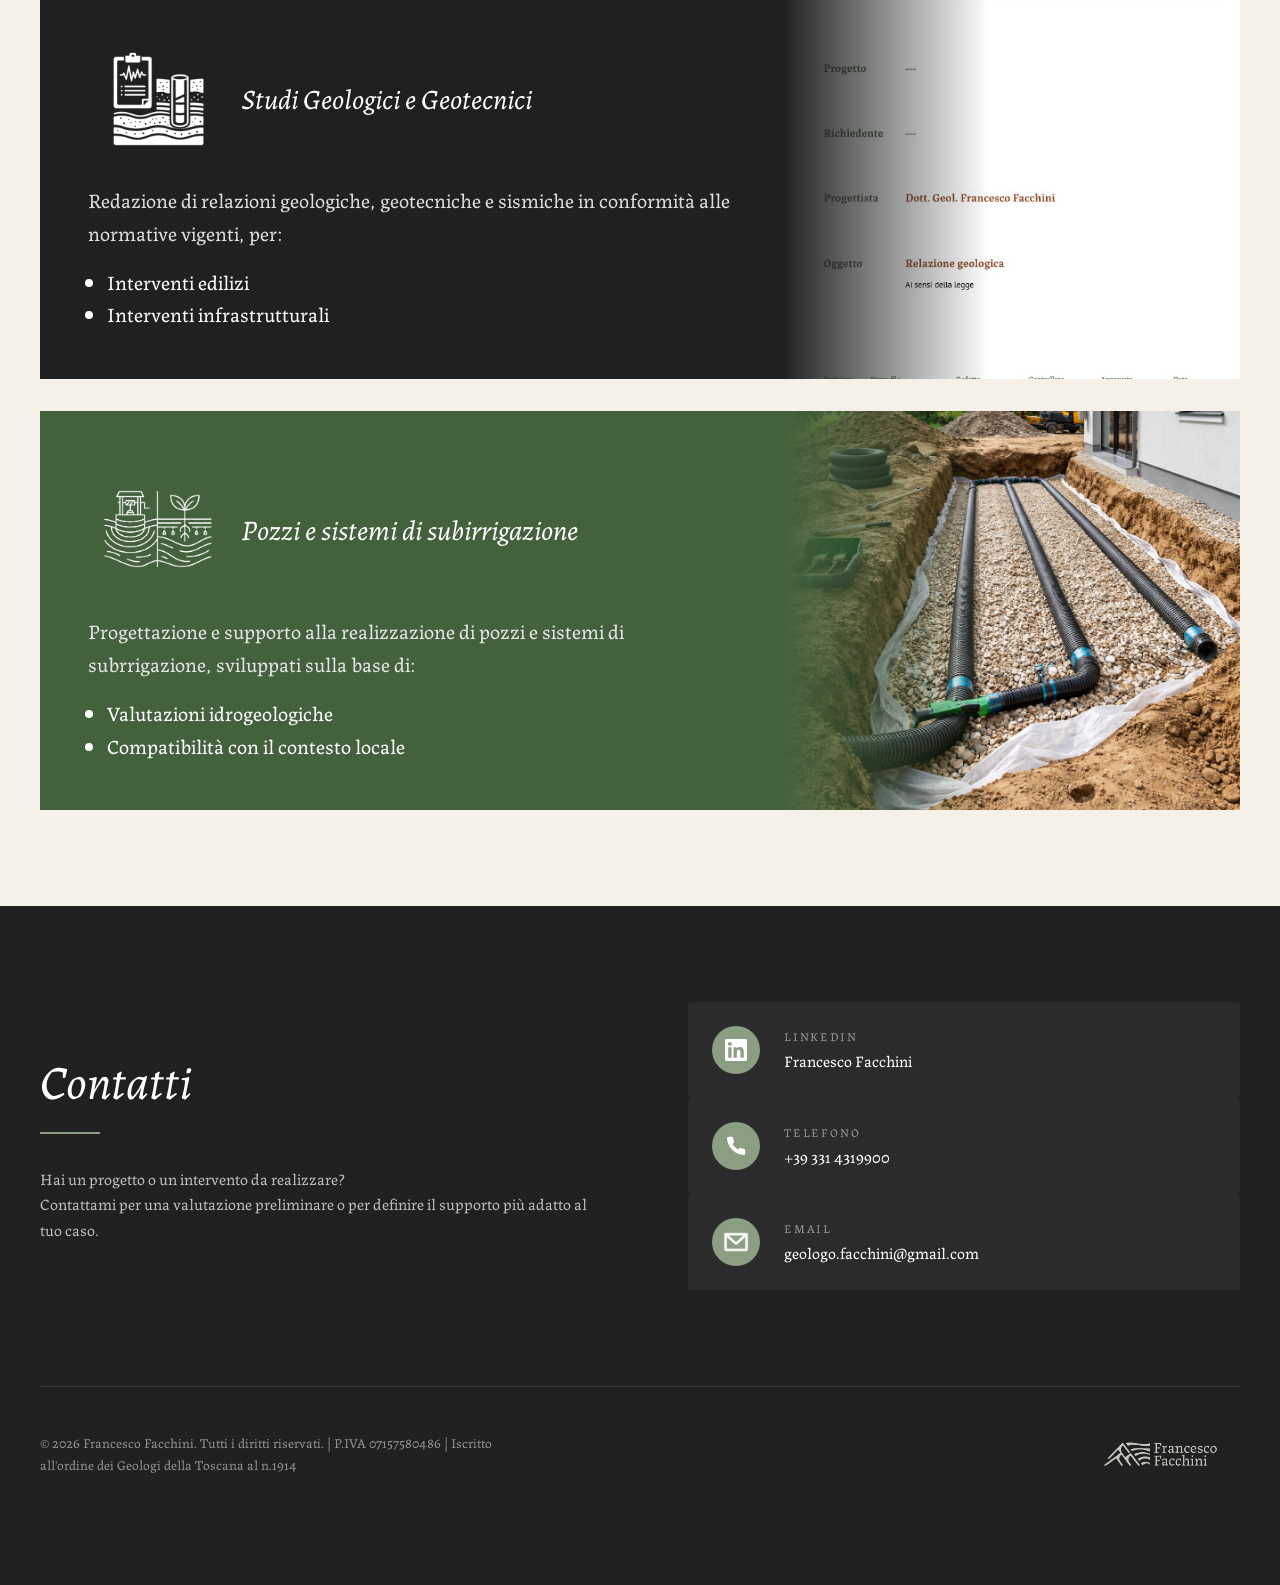
==== commit 76fc4661: "Aggiunte scritte legali al footer" ====
--- a/sito_Francesco_Facchini/index.html
+++ b/sito_Francesco_Facchini/index.html
@@ -236,7 +236,7 @@
 
         <div class="footer-bottom">
             <p class="footer-copyright">
-                © 2026 Francesco Facchini. Tutti i diritti riservati.
+                © 2026 Francesco Facchini. Tutti i diritti riservati. | P.IVA 07157580486 | Iscritto all'ordine dei Geologi della Toscana al n.1914
             </p>
             <div class="footer-logo">
                 <img src="assets/Logo_02_Bianco.png" alt="Logo Bianco foot page" style="height: auto; width: 160px; opacity: 0.8;">
--- a/sito_Francesco_Facchini/styles.css
+++ b/sito_Francesco_Facchini/styles.css
@@ -582,7 +582,7 @@
 }
 
 .project-description {
-    font-size: clamp(0.9rem, 1.3vw, 1.1rem);
+    font-size: clamp(1rem, 1.6vw, 1.4rem);
     line-height: 1.6;
     opacity: 0.85;
     max-width: none;
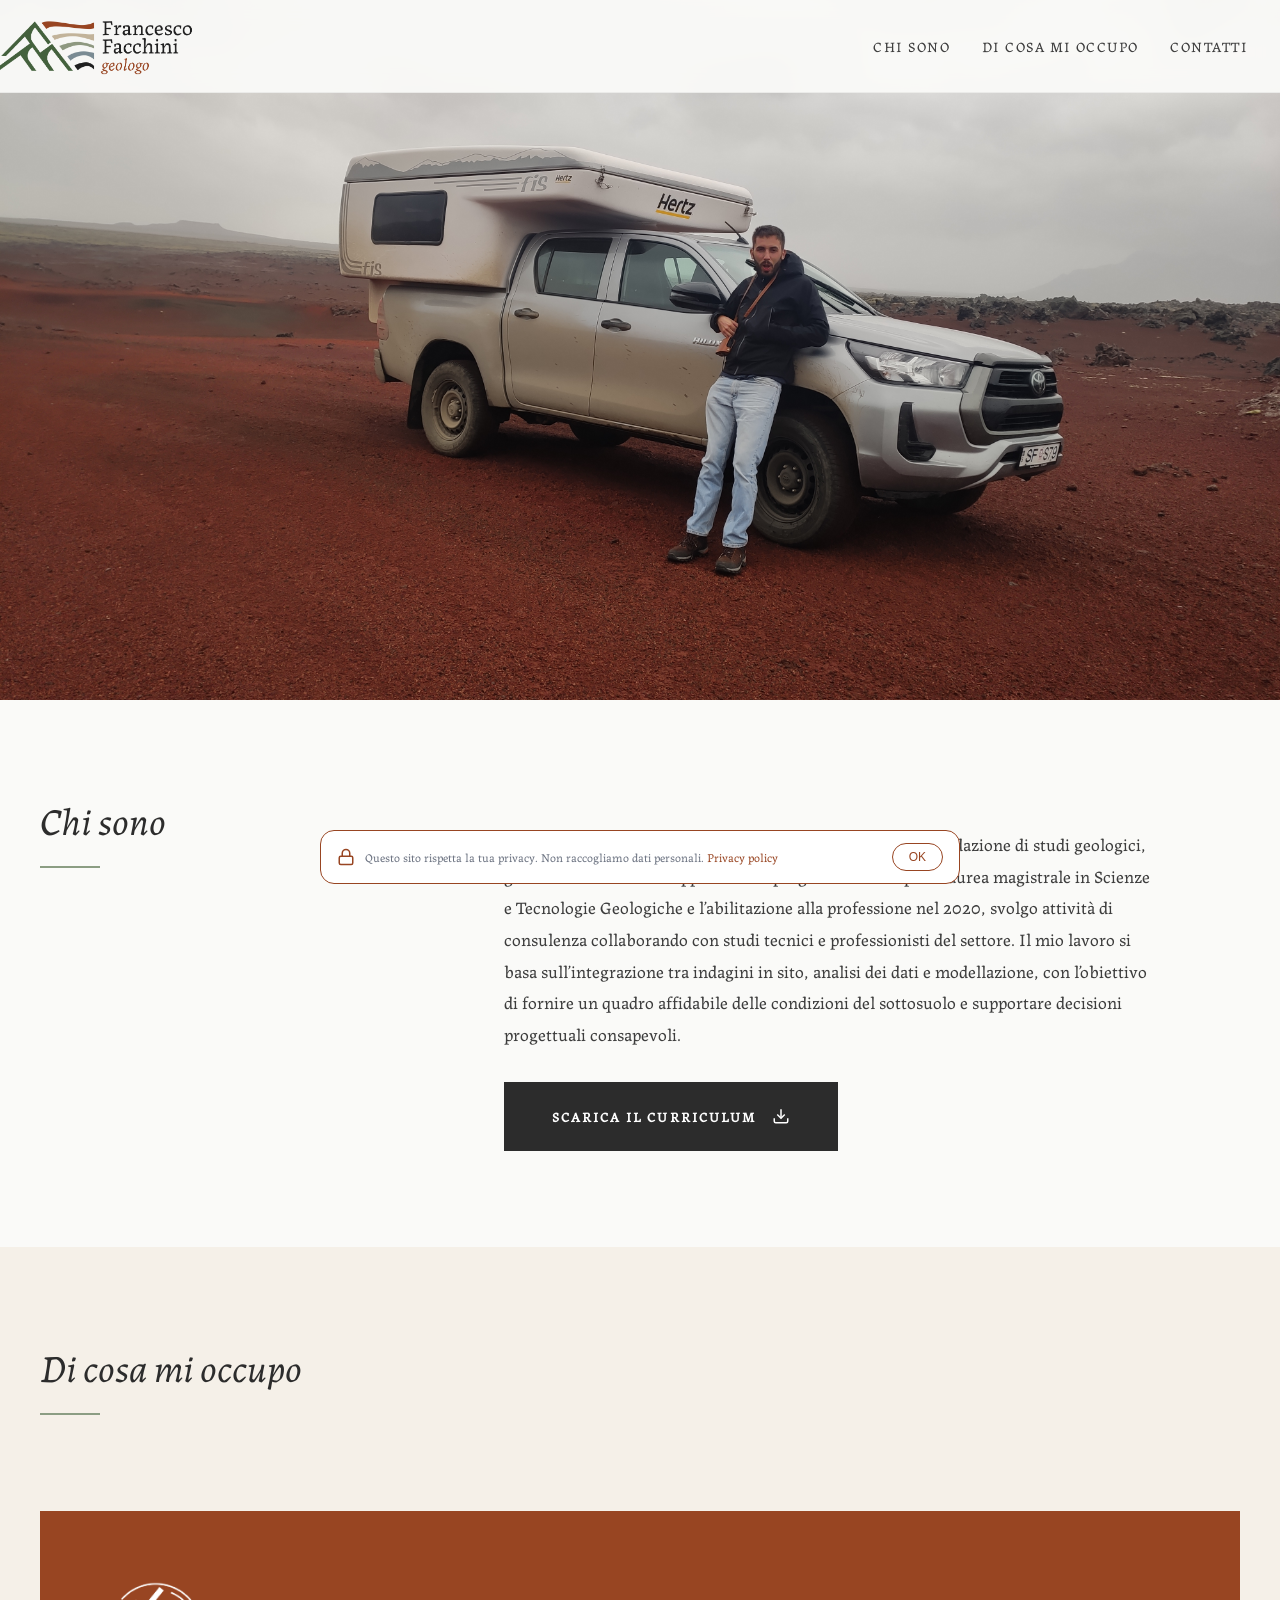
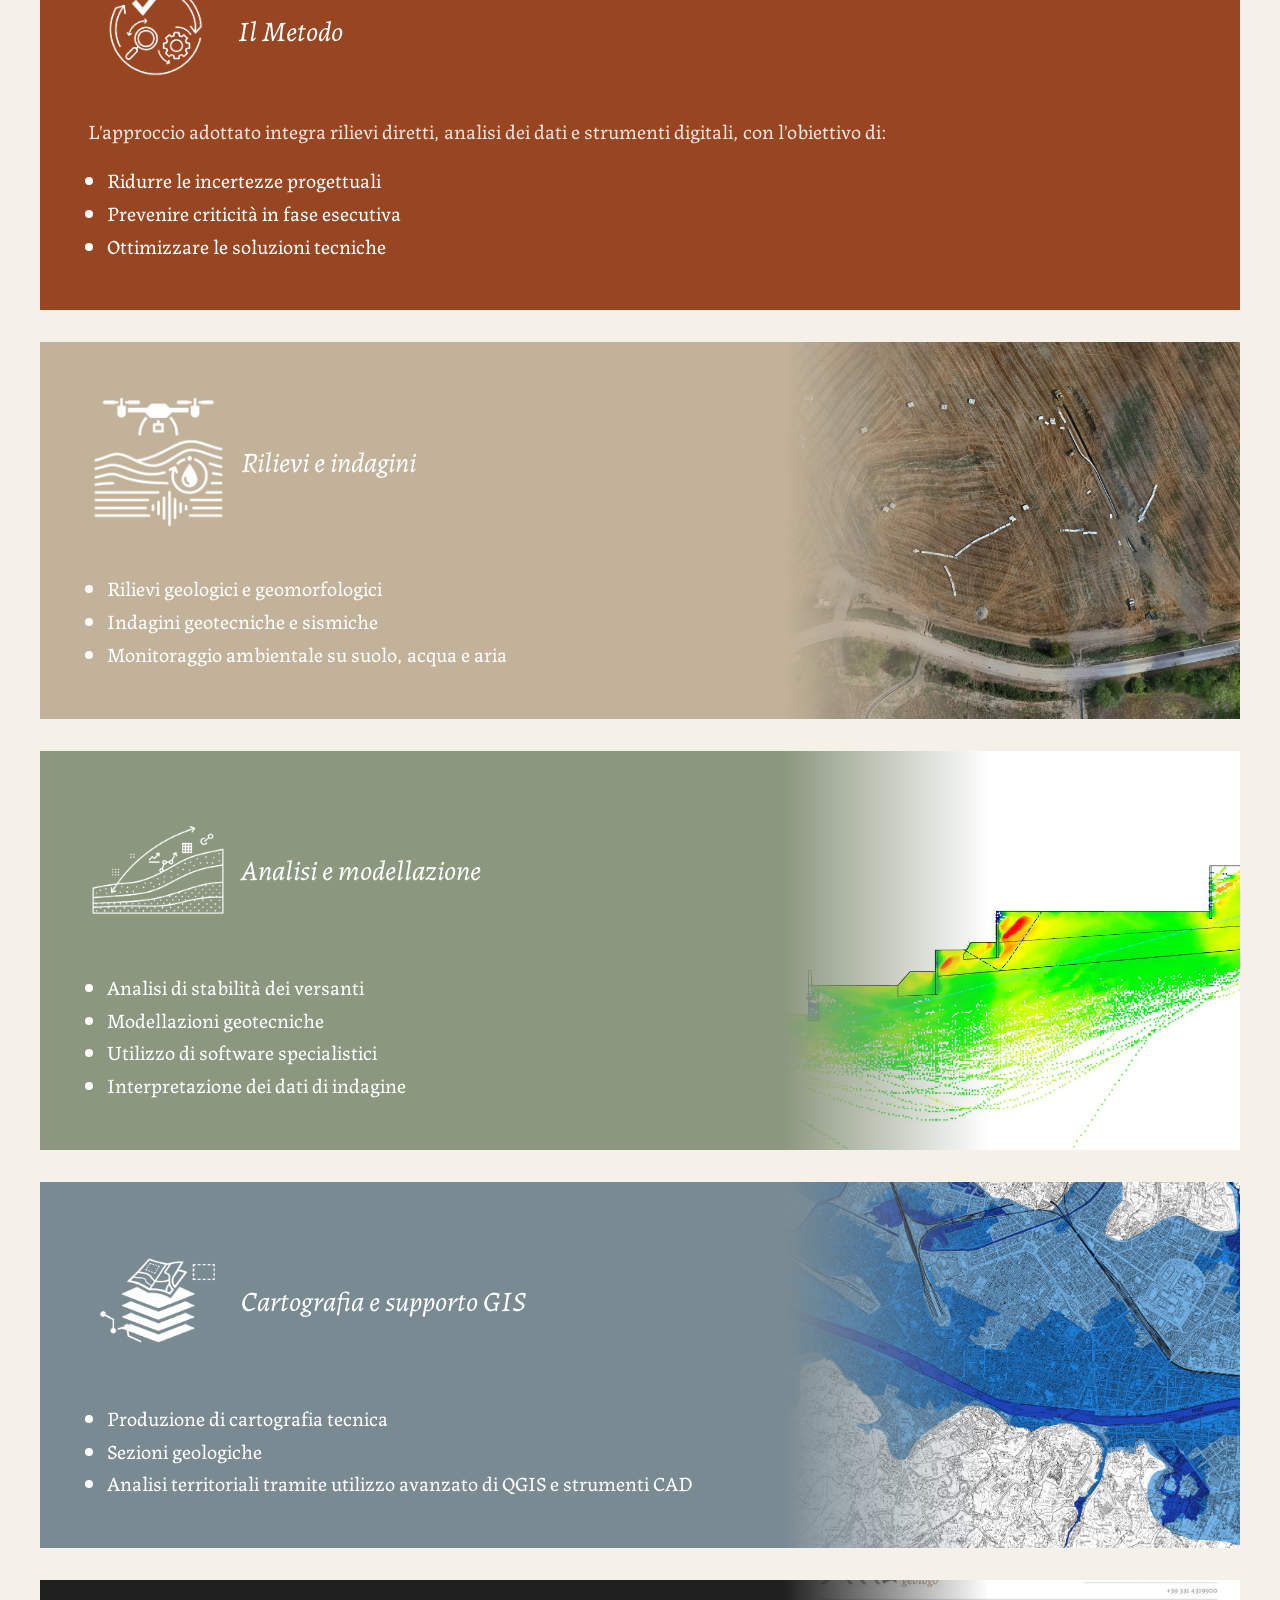
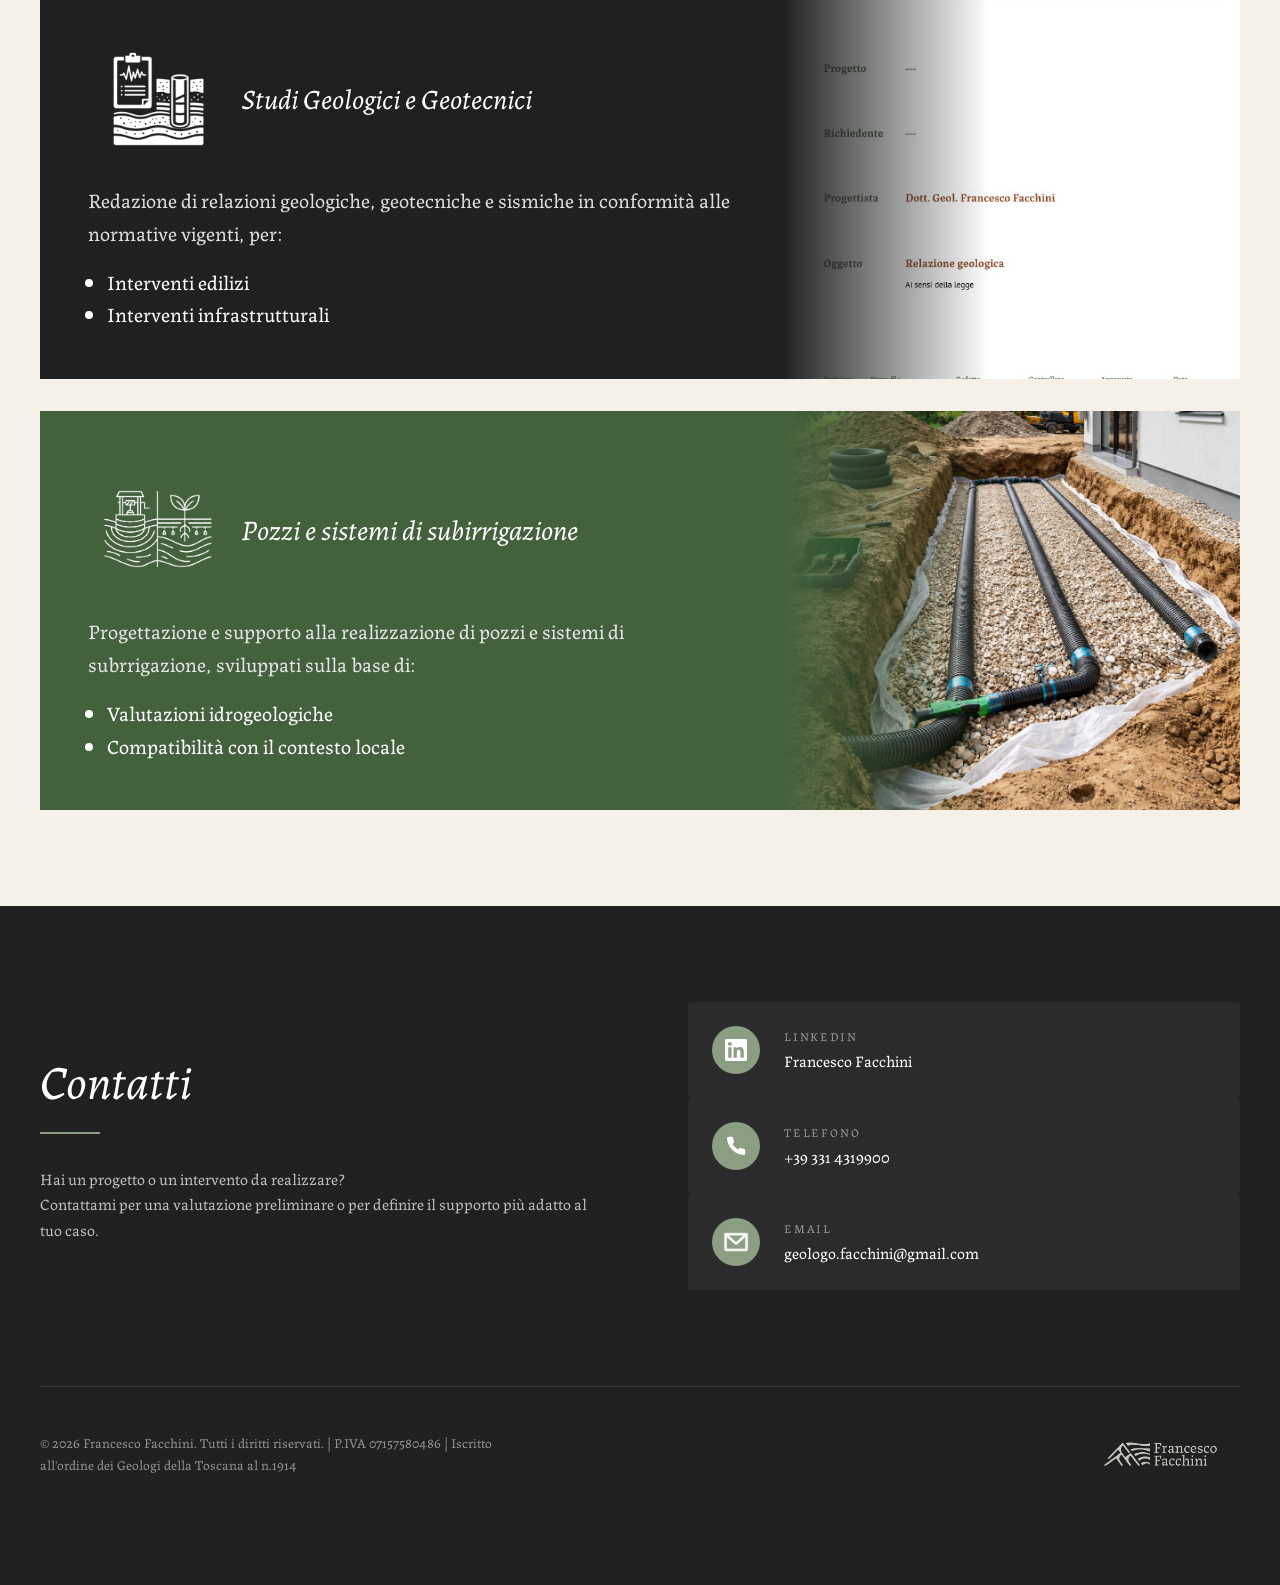
==== commit 4eeced69: "Aggiunto bunner privacy" ====
--- a/sito_Francesco_Facchini/index.html
+++ b/sito_Francesco_Facchini/index.html
@@ -273,4 +273,37 @@
         });
     </script>
 </body>
-</html>+<!-- Banner Privacy -->
+<div id="privacy-banner" style="
+  position: fixed; bottom: 16px; left: 50%; transform: translateX(-50%);
+  width: calc(100% - 2rem); max-width: 640px;
+  background: #fff; border: 1.5px solid #984522;
+  border-radius: 14px; padding: 12px 16px;
+  display: flex; align-items: center; justify-content: space-between;
+  gap: 12px; flex-wrap: wrap; z-index: 9999;
+">
+  <div style="display: flex; align-items: center; gap: 10px; flex: 1;">
+    <svg width="18" height="18" viewBox="0 0 24 24" fill="none" stroke="#984522" stroke-width="2" stroke-linecap="round" stroke-linejoin="round" style="flex-shrink:0"><rect x="3" y="11" width="18" height="11" rx="2"/><path d="M7 11V7a5 5 0 0 1 10 0v4"/></svg>
+    <p style="margin: 0; font-size: 12px; color: #6b7280; line-height: 1.5;">
+      Questo sito rispetta la tua privacy. Non raccogliamo dati personali.
+      <a href="/privacy-policy" style="color: #984522; font-weight: 500; text-decoration: none;">Privacy policy</a>
+    </p>
+  </div>
+  <button onclick="chiudiBanner()" style="
+    padding: 6px 16px; font-size: 12px; cursor: pointer;
+    border: 1.5px solid #984522; border-radius: 20px;
+    color: #984522; background: transparent; font-weight: 500;
+    white-space: nowrap;
+  ">OK</button>
+</div>
+
+<script>
+  function chiudiBanner() {
+    localStorage.setItem('privacy_notice', 'visto');
+    document.getElementById('privacy-banner').style.display = 'none';
+  }
+  if (localStorage.getItem('privacy_notice')) {
+    document.getElementById('privacy-banner').style.display = 'none';
+  }
+</script>
+</html>
